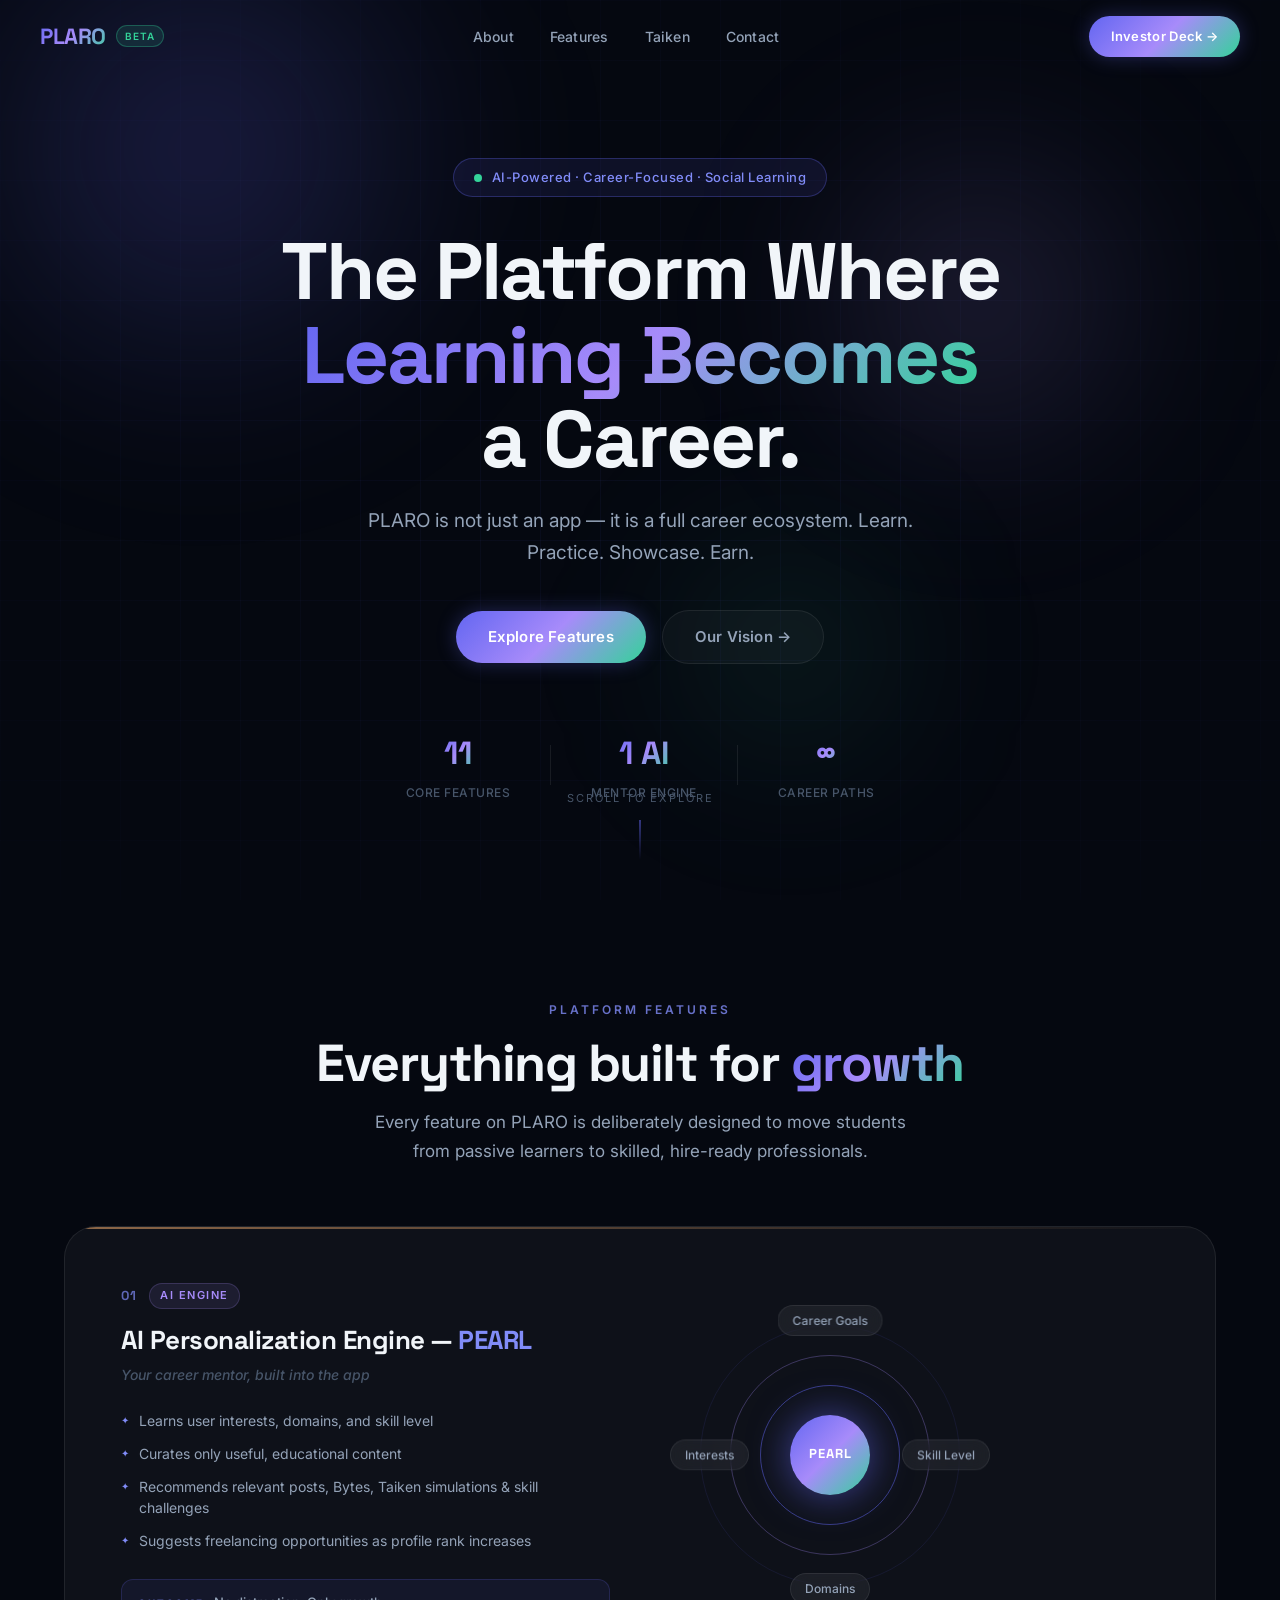
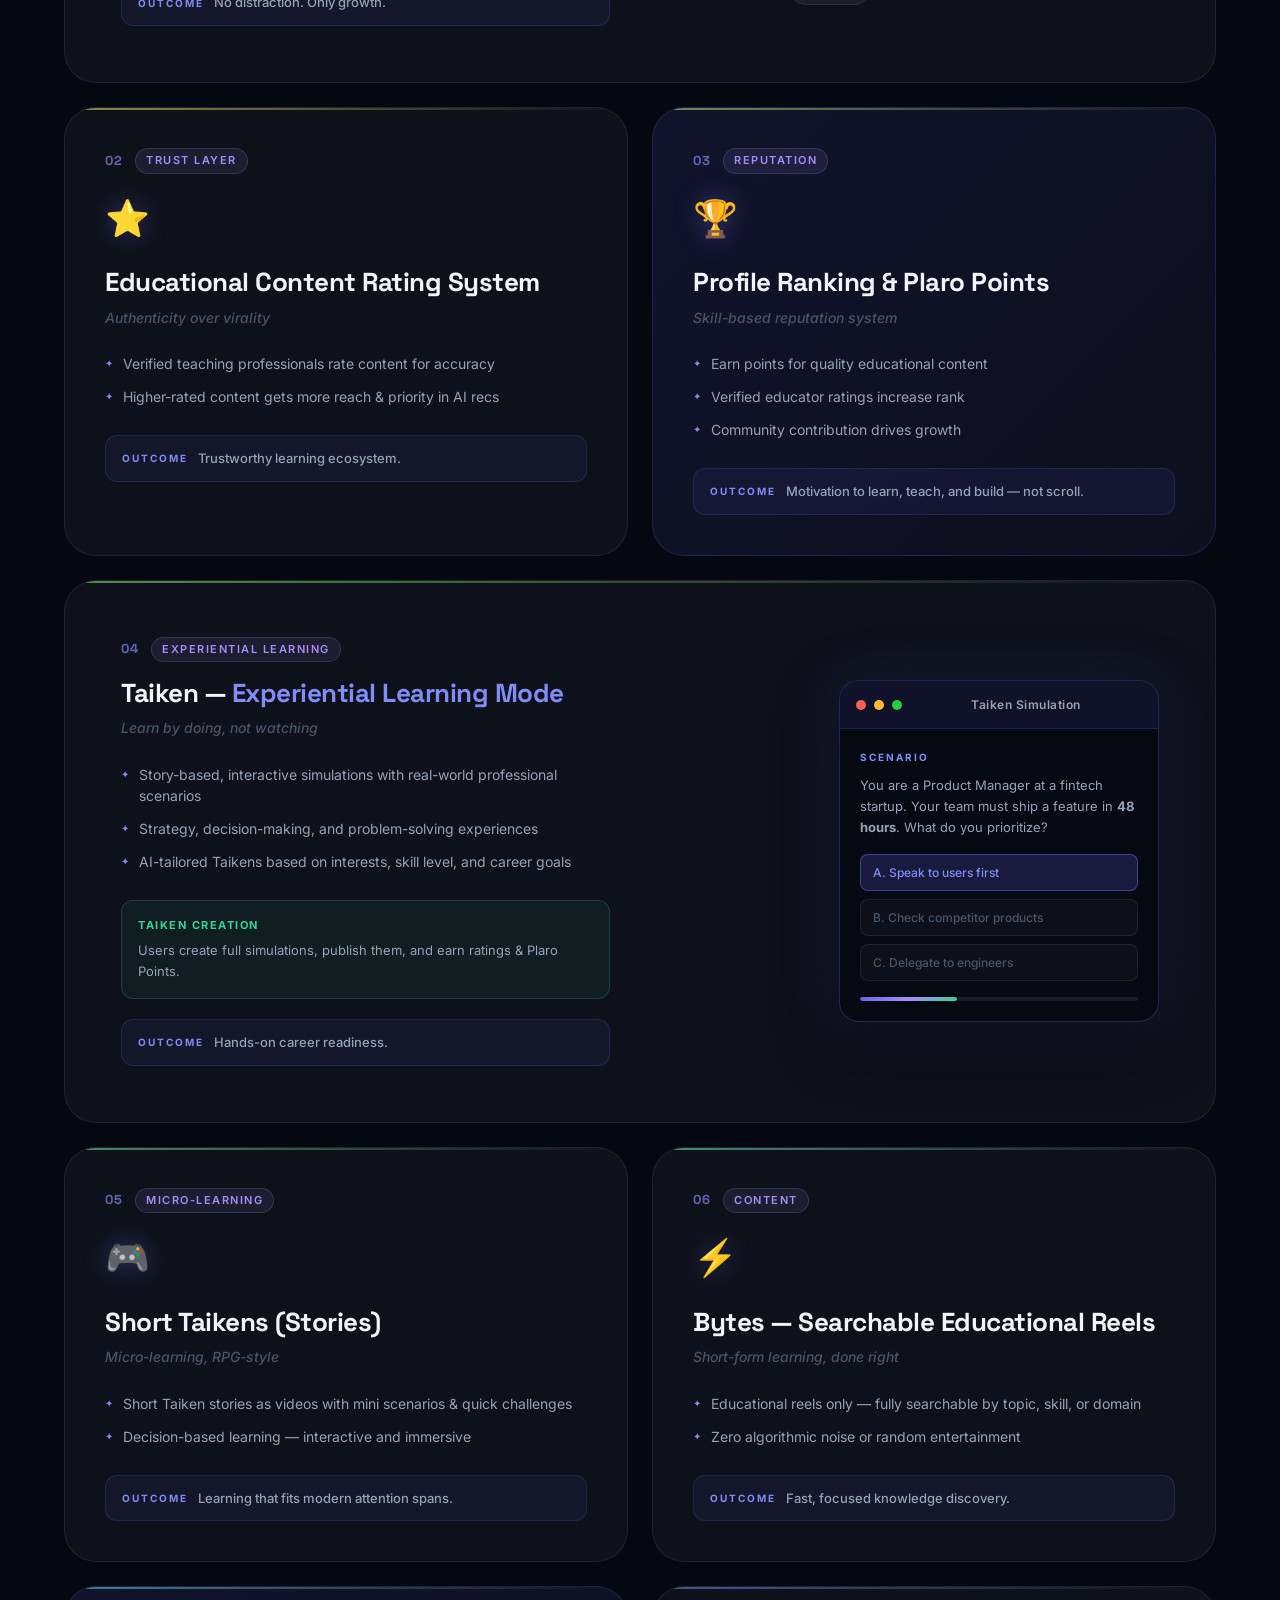
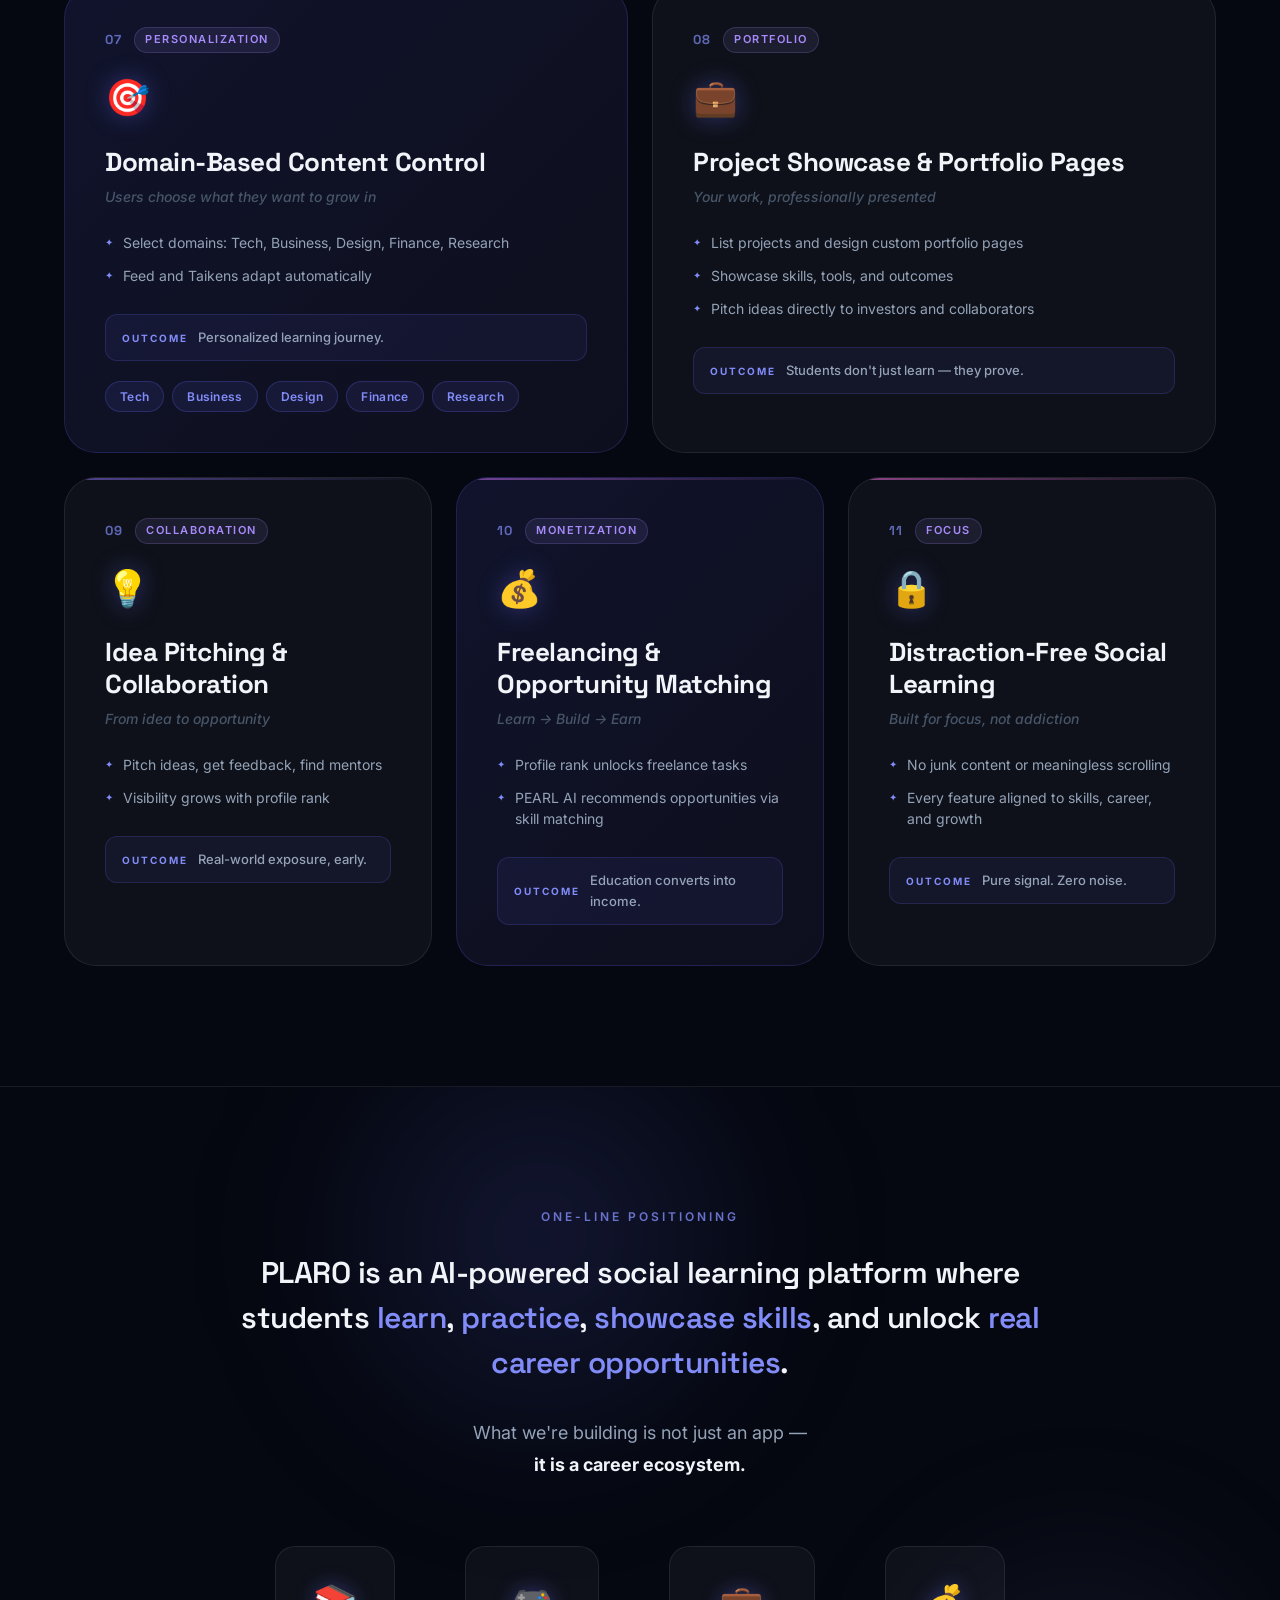
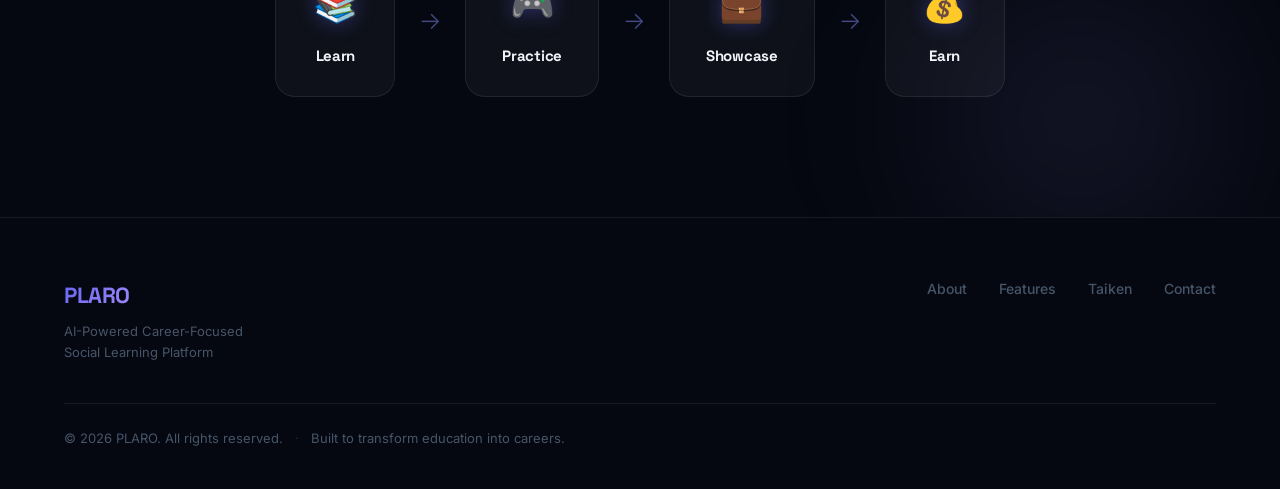
==== index.html @ 7c721185 "plaroweb" ====
<!DOCTYPE html>
<html lang="en">

<head>
  <meta charset="UTF-8" />
  <meta name="viewport" content="width=device-width, initial-scale=1.0" />
  <title>PLARO — AI-Powered Career-Focused Social Learning Platform</title>
  <meta name="description"
    content="PLARO is an AI-powered social learning platform where students learn, practice, showcase skills, and unlock real career opportunities." />
  <link rel="preconnect" href="https://fonts.googleapis.com" />
  <link rel="preconnect" href="https://fonts.gstatic.com" crossorigin />
  <link
    href="https://fonts.googleapis.com/css2?family=Inter:wght@300;400;500;600;700;800;900&family=Space+Grotesk:wght@400;500;600;700&display=swap"
    rel="stylesheet" />
  <link rel="stylesheet" href="styles.css" />
</head>

<body>

  <!-- NAV -->
  <nav id="navbar" class="navbar">
    <div class="nav-inner">
      <a href="index.html" class="nav-logo" style="text-decoration: none;">
        <span class="logo-text">PLARO</span>
        <span class="logo-badge">Beta</span>
      </a>
      <ul class="nav-links">
        <li><a href="about.html">About</a></li>
        <li><a href="index.html#features">Features</a></li>
        <li><a href="index.html#taiken">Taiken</a></li>
        <li><a href="contact.html">Contact</a></li>
      </ul>
      <div class="nav-right">
        <a href="index.html#positioning" class="nav-cta">Investor Deck →</a>
        <button class="mobile-toggle" aria-label="Toggle menu">
          <span class="bar"></span>
          <span class="bar"></span>
          <span class="bar"></span>
        </button>
      </div>
    </div>
  </nav>

  <!-- HERO -->
  <section class="hero" id="top">
    <div class="hero-bg">
      <div class="orb orb-1"></div>
      <div class="orb orb-2"></div>
      <div class="orb orb-3"></div>
      <div class="grid-overlay"></div>
    </div>
    <div class="hero-content">
      <div class="hero-badge">
        <span class="pulse-dot"></span>
        AI-Powered · Career-Focused · Social Learning
      </div>
      <h1 class="hero-title">
        The Platform Where<br />
        <span class="gradient-text">Learning Becomes</span><br />
        a Career.
      </h1>
      <p class="hero-subtitle">
        PLARO is not just an app — it is a full career ecosystem.
        Learn. Practice. Showcase. Earn.
      </p>
      <div class="hero-actions">
        <a href="#features" class="btn btn-primary">Explore Features</a>
        <a href="#positioning" class="btn btn-ghost">Our Vision →</a>
      </div>
      <div class="hero-stats">
        <div class="stat">
          <span class="stat-num">11</span>
          <span class="stat-label">Core Features</span>
        </div>
        <div class="stat-divider"></div>
        <div class="stat">
          <span class="stat-num">1 AI</span>
          <span class="stat-label">Mentor Engine</span>
        </div>
        <div class="stat-divider"></div>
        <div class="stat">
          <span class="stat-num">∞</span>
          <span class="stat-label">Career Paths</span>
        </div>
      </div>
    </div>
    <div class="hero-scroll-hint">
      <span>scroll to explore</span>
      <div class="scroll-line"></div>
    </div>
  </section>

  <!-- FEATURES INTRO -->
  <section class="section-intro" id="features">
    <div class="container">
      <p class="section-eyebrow">Platform Features</p>
      <h2 class="section-title">Everything built for <span class="gradient-text">growth</span></h2>
      <p class="section-desc">Every feature on PLARO is deliberately designed to move students from passive learners to
        skilled, hire-ready professionals.</p>
    </div>
  </section>

  <!-- FEATURES GRID -->
  <section class="features-section">
    <div class="container">

      <!-- Feature 1 — PEARL -->
      <div class="feature-card feature-hero-card" id="pearl" data-index="01">
        <div class="feature-card-inner">
          <div class="feature-meta">
            <span class="feature-num">01</span>
            <span class="feature-tag">AI Engine</span>
          </div>
          <h3 class="feature-title">AI Personalization Engine — <span class="highlight">PEARL</span></h3>
          <p class="feature-tagline">Your career mentor, built into the app</p>
          <ul class="feature-list">
            <li><span class="check">✦</span> Learns user interests, domains, and skill level</li>
            <li><span class="check">✦</span> Curates only useful, educational content</li>
            <li><span class="check">✦</span> Recommends relevant posts, Bytes, Taiken simulations & skill challenges
            </li>
            <li><span class="check">✦</span> Suggests freelancing opportunities as profile rank increases</li>
          </ul>
          <div class="feature-outcome">
            <span class="outcome-label">Outcome</span>
            <span class="outcome-text">No distraction. Only growth.</span>
          </div>
        </div>
        <div class="feature-visual pearl-visual">
          <div class="pearl-orb">
            <div class="pearl-ring ring-1"></div>
            <div class="pearl-ring ring-2"></div>
            <div class="pearl-ring ring-3"></div>
            <div class="pearl-core">
              <span>PEARL</span>
            </div>
          </div>
          <div class="pearl-tags">
            <div class="ptag ptag-1">Career Goals</div>
            <div class="ptag ptag-2">Skill Level</div>
            <div class="ptag ptag-3">Domains</div>
            <div class="ptag ptag-4">Interests</div>
          </div>
        </div>
      </div>

      <!-- Feature 2 & 3 — side by side -->
      <div class="feature-row-2">

        <div class="feature-card" data-index="02">
          <div class="feature-meta">
            <span class="feature-num">02</span>
            <span class="feature-tag">Trust Layer</span>
          </div>
          <div class="feature-icon-wrap">
            <div class="feature-icon">⭐</div>
          </div>
          <h3 class="feature-title">Educational Content Rating System</h3>
          <p class="feature-tagline">Authenticity over virality</p>
          <ul class="feature-list">
            <li><span class="check">✦</span> Verified teaching professionals rate content for accuracy</li>
            <li><span class="check">✦</span> Higher-rated content gets more reach & priority in AI recs</li>
          </ul>
          <div class="feature-outcome">
            <span class="outcome-label">Outcome</span>
            <span class="outcome-text">Trustworthy learning ecosystem.</span>
          </div>
        </div>

        <div class="feature-card feature-accent" data-index="03">
          <div class="feature-meta">
            <span class="feature-num">03</span>
            <span class="feature-tag">Reputation</span>
          </div>
          <div class="feature-icon-wrap">
            <div class="feature-icon">🏆</div>
          </div>
          <h3 class="feature-title">Profile Ranking & Plaro Points</h3>
          <p class="feature-tagline">Skill-based reputation system</p>
          <ul class="feature-list">
            <li><span class="check">✦</span> Earn points for quality educational content</li>
            <li><span class="check">✦</span> Verified educator ratings increase rank</li>
            <li><span class="check">✦</span> Community contribution drives growth</li>
          </ul>
          <div class="feature-outcome">
            <span class="outcome-label">Outcome</span>
            <span class="outcome-text">Motivation to learn, teach, and build — not scroll.</span>
          </div>
        </div>

      </div>

      <!-- Feature 4 — Taiken Hero -->
      <div class="feature-card feature-taiken-card" id="taiken" data-index="04">
        <div class="feature-card-inner">
          <div class="feature-meta">
            <span class="feature-num">04</span>
            <span class="feature-tag">Experiential Learning</span>
          </div>
          <h3 class="feature-title">Taiken — <span class="highlight">Experiential Learning Mode</span></h3>
          <p class="feature-tagline">Learn by doing, not watching</p>
          <ul class="feature-list">
            <li><span class="check">✦</span> Story-based, interactive simulations with real-world professional scenarios
            </li>
            <li><span class="check">✦</span> Strategy, decision-making, and problem-solving experiences</li>
            <li><span class="check">✦</span> AI-tailored Taikens based on interests, skill level, and career goals</li>
          </ul>
          <div class="taiken-creation-block">
            <div class="tcb-label">Taiken Creation</div>
            <p>Users create full simulations, publish them, and earn ratings & Plaro Points.</p>
          </div>
          <div class="feature-outcome">
            <span class="outcome-label">Outcome</span>
            <span class="outcome-text">Hands-on career readiness.</span>
          </div>
        </div>
        <div class="feature-visual taiken-visual">
          <div class="taiken-scenario">
            <div class="ts-header">
              <span class="ts-dot ts-dot-red"></span>
              <span class="ts-dot ts-dot-yellow"></span>
              <span class="ts-dot ts-dot-green"></span>
              <span class="ts-title">Taiken Simulation</span>
            </div>
            <div class="ts-body">
              <div class="ts-scenario-label">Scenario</div>
              <p class="ts-scenario-text">You are a Product Manager at a fintech startup. Your team must ship a feature
                in <strong>48 hours</strong>. What do you prioritize?</p>
              <div class="ts-choices">
                <div class="ts-choice ts-choice-active">A. Speak to users first</div>
                <div class="ts-choice">B. Check competitor products</div>
                <div class="ts-choice">C. Delegate to engineers</div>
              </div>
              <div class="ts-progress-bar">
                <div class="ts-progress-fill"></div>
              </div>
            </div>
          </div>
        </div>
      </div>

      <!-- Feature 5 & 6 -->
      <div class="feature-row-2">

        <div class="feature-card" data-index="05">
          <div class="feature-meta">
            <span class="feature-num">05</span>
            <span class="feature-tag">Micro-Learning</span>
          </div>
          <div class="feature-icon-wrap">
            <div class="feature-icon">🎮</div>
          </div>
          <h3 class="feature-title">Short Taikens (Stories)</h3>
          <p class="feature-tagline">Micro-learning, RPG-style</p>
          <ul class="feature-list">
            <li><span class="check">✦</span> Short Taiken stories as videos with mini scenarios & quick challenges</li>
            <li><span class="check">✦</span> Decision-based learning — interactive and immersive</li>
          </ul>
          <div class="feature-outcome">
            <span class="outcome-label">Outcome</span>
            <span class="outcome-text">Learning that fits modern attention spans.</span>
          </div>
        </div>

        <div class="feature-card" data-index="06">
          <div class="feature-meta">
            <span class="feature-num">06</span>
            <span class="feature-tag">Content</span>
          </div>
          <div class="feature-icon-wrap">
            <div class="feature-icon">⚡</div>
          </div>
          <h3 class="feature-title">Bytes — Searchable Educational Reels</h3>
          <p class="feature-tagline">Short-form learning, done right</p>
          <ul class="feature-list">
            <li><span class="check">✦</span> Educational reels only — fully searchable by topic, skill, or domain</li>
            <li><span class="check">✦</span> Zero algorithmic noise or random entertainment</li>
          </ul>
          <div class="feature-outcome">
            <span class="outcome-label">Outcome</span>
            <span class="outcome-text">Fast, focused knowledge discovery.</span>
          </div>
        </div>

      </div>

      <!-- Feature 7 & 8 -->
      <div class="feature-row-2">

        <div class="feature-card feature-accent" data-index="07">
          <div class="feature-meta">
            <span class="feature-num">07</span>
            <span class="feature-tag">Personalization</span>
          </div>
          <div class="feature-icon-wrap">
            <div class="feature-icon">🎯</div>
          </div>
          <h3 class="feature-title">Domain-Based Content Control</h3>
          <p class="feature-tagline">Users choose what they want to grow in</p>
          <ul class="feature-list">
            <li><span class="check">✦</span> Select domains: Tech, Business, Design, Finance, Research</li>
            <li><span class="check">✦</span> Feed and Taikens adapt automatically</li>
          </ul>
          <div class="feature-outcome">
            <span class="outcome-label">Outcome</span>
            <span class="outcome-text">Personalized learning journey.</span>
          </div>
          <div class="domain-chips">
            <div class="chip">Tech</div>
            <div class="chip">Business</div>
            <div class="chip">Design</div>
            <div class="chip">Finance</div>
            <div class="chip">Research</div>
          </div>
        </div>

        <div class="feature-card" data-index="08">
          <div class="feature-meta">
            <span class="feature-num">08</span>
            <span class="feature-tag">Portfolio</span>
          </div>
          <div class="feature-icon-wrap">
            <div class="feature-icon">💼</div>
          </div>
          <h3 class="feature-title">Project Showcase & Portfolio Pages</h3>
          <p class="feature-tagline">Your work, professionally presented</p>
          <ul class="feature-list">
            <li><span class="check">✦</span> List projects and design custom portfolio pages</li>
            <li><span class="check">✦</span> Showcase skills, tools, and outcomes</li>
            <li><span class="check">✦</span> Pitch ideas directly to investors and collaborators</li>
          </ul>
          <div class="feature-outcome">
            <span class="outcome-label">Outcome</span>
            <span class="outcome-text">Students don't just learn — they prove.</span>
          </div>
        </div>

      </div>

      <!-- Feature 9, 10, 11 — Triple Row -->
      <div class="feature-row-3">

        <div class="feature-card" data-index="09">
          <div class="feature-meta">
            <span class="feature-num">09</span>
            <span class="feature-tag">Collaboration</span>
          </div>
          <div class="feature-icon-wrap">
            <div class="feature-icon">💡</div>
          </div>
          <h3 class="feature-title">Idea Pitching & Collaboration</h3>
          <p class="feature-tagline">From idea to opportunity</p>
          <ul class="feature-list">
            <li><span class="check">✦</span> Pitch ideas, get feedback, find mentors</li>
            <li><span class="check">✦</span> Visibility grows with profile rank</li>
          </ul>
          <div class="feature-outcome">
            <span class="outcome-label">Outcome</span>
            <span class="outcome-text">Real-world exposure, early.</span>
          </div>
        </div>

        <div class="feature-card feature-accent feature-earn-card" data-index="10">
          <div class="feature-meta">
            <span class="feature-num">10</span>
            <span class="feature-tag">Monetization</span>
          </div>
          <div class="feature-icon-wrap">
            <div class="feature-icon">💰</div>
          </div>
          <h3 class="feature-title">Freelancing & Opportunity Matching</h3>
          <p class="feature-tagline">Learn → Build → Earn</p>
          <ul class="feature-list">
            <li><span class="check">✦</span> Profile rank unlocks freelance tasks</li>
            <li><span class="check">✦</span> PEARL AI recommends opportunities via skill matching</li>
          </ul>
          <div class="feature-outcome">
            <span class="outcome-label">Outcome</span>
            <span class="outcome-text">Education converts into income.</span>
          </div>
        </div>

        <div class="feature-card" data-index="11">
          <div class="feature-meta">
            <span class="feature-num">11</span>
            <span class="feature-tag">Focus</span>
          </div>
          <div class="feature-icon-wrap">
            <div class="feature-icon">🔒</div>
          </div>
          <h3 class="feature-title">Distraction-Free Social Learning</h3>
          <p class="feature-tagline">Built for focus, not addiction</p>
          <ul class="feature-list">
            <li><span class="check">✦</span> No junk content or meaningless scrolling</li>
            <li><span class="check">✦</span> Every feature aligned to skills, career, and growth</li>
          </ul>
          <div class="feature-outcome">
            <span class="outcome-label">Outcome</span>
            <span class="outcome-text">Pure signal. Zero noise.</span>
          </div>
        </div>

      </div>

    </div>
  </section>

  <!-- POSITIONING / VISION -->
  <section class="positioning-section" id="positioning">
    <div class="pos-bg">
      <div class="orb orb-pos-1"></div>
      <div class="orb orb-pos-2"></div>
    </div>
    <div class="container">
      <p class="section-eyebrow">One-Line Positioning</p>
      <blockquote class="position-quote">
        PLARO is an AI-powered social learning platform where students <span class="highlight">learn</span>, <span
          class="highlight">practice</span>, <span class="highlight">showcase skills</span>, and unlock <span
          class="highlight">real career opportunities</span>.
      </blockquote>
      <p class="position-statement">
        What we're building is not just an app —<br />
        <strong>it is a career ecosystem.</strong>
      </p>

      <div class="journey-flow">
        <div class="jf-step">
          <div class="jf-icon">📚</div>
          <div class="jf-label">Learn</div>
        </div>
        <div class="jf-arrow">→</div>
        <div class="jf-step">
          <div class="jf-icon">🎮</div>
          <div class="jf-label">Practice</div>
        </div>
        <div class="jf-arrow">→</div>
        <div class="jf-step">
          <div class="jf-icon">💼</div>
          <div class="jf-label">Showcase</div>
        </div>
        <div class="jf-arrow">→</div>
        <div class="jf-step">
          <div class="jf-icon">💰</div>
          <div class="jf-label">Earn</div>
        </div>
      </div>
    </div>
  </section>

  <!-- FOOTER -->
  <footer class="footer">
    <div class="container">
      <div class="footer-top">
        <div class="footer-brand">
          <span class="logo-text">PLARO</span>
          <p>AI-Powered Career-Focused<br />Social Learning Platform</p>
        </div>
        <div class="footer-links">
          <a href="about.html">About</a>
          <a href="index.html#features">Features</a>
          <a href="index.html#taiken">Taiken</a>
          <a href="contact.html">Contact</a>
        </div>
      </div>
      <div class="footer-bottom">
        <span>© 2026 PLARO. All rights reserved.</span>
        <span class="footer-dot">·</span>
        <span>Built to transform education into careers.</span>
      </div>
    </div>
  </footer>

  <script src="main.js"></script>
</body>

</html>
---- styles.css ----
/* =============================================
   PLARO — Premium Investor Features Page
   Dark Glassmorphism + Dynamic Design
   ============================================= */

:root {
  --bg-dark: #050810;
  --bg-card: rgba(255, 255, 255, 0.04);
  --bg-card-hover: rgba(255, 255, 255, 0.07);
  --border: rgba(255, 255, 255, 0.08);
  --border-glow: rgba(99, 102, 241, 0.4);

  --primary: #6366f1;
  --primary-light: #818cf8;
  --primary-dark: #4f46e5;
  --accent: #a78bfa;
  --accent-2: #34d399;
  --accent-3: #fb923c;
  --gold: #f59e0b;

  --text-primary: #f1f5f9;
  --text-secondary: #94a3b8;
  --text-muted: #475569;

  --gradient-main: linear-gradient(135deg, #6366f1, #a78bfa, #34d399);
  --gradient-card: linear-gradient(135deg, rgba(99, 102, 241, 0.15), rgba(167, 139, 250, 0.05));

  --radius: 20px;
  --radius-sm: 12px;
  --radius-lg: 32px;

  --shadow-card: 0 4px 40px rgba(0, 0, 0, 0.5);
  --shadow-glow: 0 0 60px rgba(99, 102, 241, 0.2);
  --shadow-glow-sm: 0 0 20px rgba(99, 102, 241, 0.3);
  --transition: all 0.3s cubic-bezier(0.4, 0, 0.2, 1);
}

*,
*::before,
*::after {
  box-sizing: border-box;
  margin: 0;
  padding: 0;
}

html {
  scroll-behavior: smooth;
}

body {
  font-family: 'Inter', sans-serif;
  background-color: var(--bg-dark);
  color: var(--text-primary);
  line-height: 1.6;
  overflow-x: hidden;
  -webkit-font-smoothing: antialiased;
}

/* =================== UTILITIES =================== */

.container {
  max-width: 1200px;
  margin: 0 auto;
  padding: 0 24px;
}

.gradient-text {
  background: var(--gradient-main);
  -webkit-background-clip: text;
  -webkit-text-fill-color: transparent;
  background-clip: text;
}

.highlight {
  color: var(--primary-light);
}

/* =================== NAVBAR =================== */

.navbar {
  position: fixed;
  top: 0;
  left: 0;
  right: 0;
  z-index: 1000;
  padding: 16px 40px;
  transition: var(--transition);
}

.navbar.scrolled {
  background: rgba(5, 8, 16, 0.85);
  backdrop-filter: blur(20px);
  -webkit-backdrop-filter: blur(20px);
  border-bottom: 1px solid var(--border);
  padding: 12px 40px;
}

.nav-inner {
  max-width: 1200px;
  margin: 0 auto;
  display: flex;
  align-items: center;
  justify-content: space-between;
}

.nav-logo {
  display: flex;
  align-items: center;
  gap: 10px;
}

.logo-text {
  font-family: 'Space Grotesk', sans-serif;
  font-size: 22px;
  font-weight: 800;
  letter-spacing: -0.5px;
  background: var(--gradient-main);
  -webkit-background-clip: text;
  -webkit-text-fill-color: transparent;
  background-clip: text;
}

.logo-badge {
  font-size: 10px;
  font-weight: 600;
  letter-spacing: 1px;
  color: var(--accent-2);
  background: rgba(52, 211, 153, 0.12);
  border: 1px solid rgba(52, 211, 153, 0.3);
  padding: 2px 8px;
  border-radius: 20px;
  text-transform: uppercase;
}

.nav-links {
  display: flex;
  align-items: center;
  gap: 36px;
  list-style: none;
}

.nav-links a {
  color: var(--text-secondary);
  text-decoration: none;
  font-size: 14px;
  font-weight: 500;
  transition: var(--transition);
  letter-spacing: 0.2px;
}

.nav-links a:hover {
  color: var(--text-primary);
}

.nav-cta {
  background: var(--gradient-main);
  color: #fff !important;
  padding: 10px 22px;
  border-radius: 40px;
  font-size: 13px;
  font-weight: 600;
  text-decoration: none;
  letter-spacing: 0.3px;
  transition: var(--transition);
  box-shadow: var(--shadow-glow-sm);
}

.nav-cta:hover {
  transform: translateY(-1px);
  box-shadow: 0 0 40px rgba(99, 102, 241, 0.5);
}

.nav-right {
  display: flex;
  align-items: center;
  gap: 16px;
}

.mobile-toggle {
  display: none;
  flex-direction: column;
  justify-content: center;
  gap: 5px;
  background: transparent;
  border: none;
  cursor: pointer;
  z-index: 1000;
  width: 28px;
  height: 28px;
  padding: 0;
}

.mobile-toggle .bar {
  width: 100%;
  height: 2px;
  background: var(--text-primary);
  border-radius: 2px;
  transition: transform 0.3s ease, opacity 0.3s ease;
}

/* =================== ORBS =================== */

.orb {
  position: absolute;
  border-radius: 50%;
  filter: blur(80px);
  pointer-events: none;
}

.orb-1 {
  width: 600px;
  height: 600px;
  background: radial-gradient(circle, rgba(99, 102, 241, 0.25), transparent 70%);
  top: -150px;
  left: -100px;
  animation: orbFloat1 12s ease-in-out infinite;
}

.orb-2 {
  width: 400px;
  height: 400px;
  background: radial-gradient(circle, rgba(167, 139, 250, 0.2), transparent 70%);
  top: 100px;
  right: 100px;
  animation: orbFloat2 15s ease-in-out infinite;
}

.orb-3 {
  width: 300px;
  height: 300px;
  background: radial-gradient(circle, rgba(52, 211, 153, 0.15), transparent 70%);
  bottom: 100px;
  left: 50%;
  animation: orbFloat3 10s ease-in-out infinite;
}

@keyframes orbFloat1 {

  0%,
  100% {
    transform: translate(0, 0) scale(1);
  }

  50% {
    transform: translate(30px, 40px) scale(1.05);
  }
}

@keyframes orbFloat2 {

  0%,
  100% {
    transform: translate(0, 0);
  }

  50% {
    transform: translate(-40px, 30px);
  }
}

@keyframes orbFloat3 {

  0%,
  100% {
    transform: translateX(-50%) translateY(0);
  }

  50% {
    transform: translateX(-50%) translateY(-30px);
  }
}

/* =================== HERO =================== */

.hero {
  position: relative;
  min-height: 100vh;
  display: flex;
  align-items: center;
  justify-content: center;
  overflow: hidden;
  padding: 140px 24px 80px;
}

.hero-bg {
  position: absolute;
  inset: 0;
  z-index: 0;
}

.grid-overlay {
  position: absolute;
  inset: 0;
  background-image:
    linear-gradient(rgba(99, 102, 241, 0.06) 1px, transparent 1px),
    linear-gradient(90deg, rgba(99, 102, 241, 0.06) 1px, transparent 1px);
  background-size: 60px 60px;
  mask-image: radial-gradient(ellipse 80% 80% at 50% 50%, black, transparent);
}

.hero-content {
  position: relative;
  z-index: 1;
  text-align: center;
  max-width: 800px;
}

.hero-badge {
  display: inline-flex;
  align-items: center;
  gap: 10px;
  background: rgba(99, 102, 241, 0.1);
  border: 1px solid rgba(99, 102, 241, 0.3);
  border-radius: 40px;
  padding: 8px 20px;
  font-size: 13px;
  font-weight: 500;
  color: var(--primary-light);
  letter-spacing: 0.5px;
  margin-bottom: 32px;
  animation: fadeInDown 0.8s ease both;
}

.pulse-dot {
  width: 8px;
  height: 8px;
  background: var(--accent-2);
  border-radius: 50%;
  box-shadow: 0 0 0 0 rgba(52, 211, 153, 0.4);
  animation: pulseDot 2s ease-in-out infinite;
}

@keyframes pulseDot {
  0% {
    box-shadow: 0 0 0 0 rgba(52, 211, 153, 0.4);
  }

  70% {
    box-shadow: 0 0 0 8px rgba(52, 211, 153, 0);
  }

  100% {
    box-shadow: 0 0 0 0 rgba(52, 211, 153, 0);
  }
}

.hero-title {
  font-family: 'Space Grotesk', sans-serif;
  font-size: clamp(42px, 7vw, 80px);
  font-weight: 800;
  line-height: 1.05;
  letter-spacing: -2px;
  margin-bottom: 24px;
  animation: fadeInUp 0.8s ease 0.1s both;
}

.hero-subtitle {
  font-size: clamp(16px, 2vw, 19px);
  color: var(--text-secondary);
  line-height: 1.7;
  max-width: 560px;
  margin: 0 auto 40px;
  animation: fadeInUp 0.8s ease 0.2s both;
}

.hero-actions {
  display: flex;
  align-items: center;
  justify-content: center;
  gap: 16px;
  margin-bottom: 64px;
  animation: fadeInUp 0.8s ease 0.3s both;
}

.btn {
  padding: 14px 32px;
  border-radius: 50px;
  font-size: 15px;
  font-weight: 600;
  text-decoration: none;
  transition: var(--transition);
  letter-spacing: 0.2px;
}

.btn-primary {
  background: var(--gradient-main);
  color: #fff;
  box-shadow: var(--shadow-glow-sm);
}

.btn-primary:hover {
  transform: translateY(-2px);
  box-shadow: 0 0 50px rgba(99, 102, 241, 0.6);
}

.btn-ghost {
  color: var(--text-secondary);
  border: 1px solid var(--border);
  background: rgba(255, 255, 255, 0.03);
  backdrop-filter: blur(10px);
}

.btn-ghost:hover {
  color: var(--text-primary);
  border-color: rgba(255, 255, 255, 0.15);
  background: rgba(255, 255, 255, 0.07);
  transform: translateY(-2px);
}

.hero-stats {
  display: flex;
  align-items: center;
  justify-content: center;
  gap: 40px;
  animation: fadeInUp 0.8s ease 0.4s both;
}

.stat {
  display: flex;
  flex-direction: column;
  align-items: center;
  gap: 4px;
}

.stat-num {
  font-family: 'Space Grotesk', sans-serif;
  font-size: 32px;
  font-weight: 700;
  background: var(--gradient-main);
  -webkit-background-clip: text;
  -webkit-text-fill-color: transparent;
  background-clip: text;
}

.stat-label {
  font-size: 12px;
  font-weight: 500;
  color: var(--text-muted);
  letter-spacing: 0.5px;
  text-transform: uppercase;
}

.stat-divider {
  width: 1px;
  height: 40px;
  background: var(--border);
}

.hero-scroll-hint {
  position: absolute;
  bottom: 40px;
  left: 50%;
  transform: translateX(-50%);
  display: flex;
  flex-direction: column;
  align-items: center;
  gap: 12px;
  color: var(--text-muted);
  font-size: 11px;
  letter-spacing: 2px;
  text-transform: uppercase;
  animation: fadeIn 1.5s ease 1s both;
}

.scroll-line {
  width: 1px;
  height: 40px;
  background: linear-gradient(to bottom, var(--primary), transparent);
  animation: scrollPulse 2s ease-in-out infinite;
}

@keyframes scrollPulse {

  0%,
  100% {
    opacity: 0.4;
    transform: scaleY(1);
  }

  50% {
    opacity: 1;
    transform: scaleY(1.1);
  }
}

/* =================== SECTION INTRO =================== */

.section-intro {
  padding: 100px 0 60px;
  text-align: center;
}

.section-eyebrow {
  font-size: 12px;
  font-weight: 600;
  letter-spacing: 3px;
  text-transform: uppercase;
  color: var(--primary-light);
  margin-bottom: 16px;
  opacity: 0.8;
}

.section-title {
  font-family: 'Space Grotesk', sans-serif;
  font-size: clamp(32px, 5vw, 52px);
  font-weight: 800;
  letter-spacing: -1.5px;
  line-height: 1.1;
  margin-bottom: 16px;
}

.section-desc {
  color: var(--text-secondary);
  font-size: 17px;
  max-width: 560px;
  margin: 0 auto;
  line-height: 1.7;
}

/* =================== FEATURES SECTION =================== */

.features-section {
  padding: 0 0 120px;
}

/* FEATURE CARD BASE */
.feature-card {
  background: var(--bg-card);
  border: 1px solid var(--border);
  border-radius: var(--radius-lg);
  padding: 40px;
  transition: var(--transition);
  position: relative;
  overflow: hidden;
  opacity: 0;
  transform: translateY(30px);
}

.feature-card.visible {
  opacity: 1;
  transform: translateY(0);
}

.feature-card::before {
  content: '';
  position: absolute;
  inset: 0;
  border-radius: inherit;
  background: var(--gradient-card);
  opacity: 0;
  transition: var(--transition);
}

.feature-card:hover {
  border-color: var(--border-glow);
  box-shadow: var(--shadow-glow);
  background: var(--bg-card-hover);
  transform: translateY(-4px);
}

.feature-card:hover::before {
  opacity: 1;
}

.feature-card * {
  position: relative;
  z-index: 1;
}

.feature-accent {
  background: linear-gradient(135deg, rgba(99, 102, 241, 0.12), rgba(167, 139, 250, 0.06));
  border-color: rgba(99, 102, 241, 0.2);
}

/* HERO FEATURE CARD (PEARL) */
.feature-hero-card {
  display: grid;
  grid-template-columns: 1fr 1fr;
  gap: 60px;
  align-items: center;
  margin-bottom: 24px;
  padding: 56px 56px;
}

.feature-card-inner {
  display: flex;
  flex-direction: column;
}

/* TAIKEN HERO CARD */
.feature-taiken-card {
  display: grid;
  grid-template-columns: 1fr 1fr;
  gap: 60px;
  align-items: center;
  margin-bottom: 24px;
  margin-top: 24px;
  padding: 56px 56px;
}

/* 2-COL ROW */
.feature-row-2 {
  display: grid;
  grid-template-columns: 1fr 1fr;
  gap: 24px;
  margin-bottom: 24px;
}

/* 3-COL ROW */
.feature-row-3 {
  display: grid;
  grid-template-columns: repeat(3, 1fr);
  gap: 24px;
}

/* 4-COL ROW */
.feature-row-4 {
  display: grid;
  grid-template-columns: repeat(4, 1fr);
  gap: 24px;
}

/* CONTACT GRID */
.contact-grid {
  display: grid;
  grid-template-columns: 1fr 1fr;
  gap: 40px;
  align-items: stretch;
}

.contact-card {
  background: var(--bg-card);
  border: 1px solid var(--border);
  border-radius: var(--radius-lg);
  padding: 48px;
  position: relative;
  overflow: hidden;
  display: flex;
  flex-direction: column;
}

.contact-card::before {
  content: '';
  position: absolute;
  inset: 0;
  border-radius: inherit;
  background: var(--gradient-card);
  opacity: 0.5;
  transition: var(--transition);
  z-index: 0;
}

.contact-card * {
  position: relative;
  z-index: 1;
}

.contact-card-info {
  background: linear-gradient(135deg, rgba(99, 102, 241, 0.08), rgba(167, 139, 250, 0.04));
  border-color: rgba(99, 102, 241, 0.2);
}

.form-group {
  margin-bottom: 24px;
}

.form-label {
  display: block;
  font-size: 14px;
  font-weight: 500;
  color: var(--text-secondary);
  margin-bottom: 8px;
}

.form-input,
.form-textarea {
  width: 100%;
  background: rgba(0, 0, 0, 0.2);
  border: 1px solid var(--border);
  border-radius: var(--radius-sm);
  padding: 14px 16px;
  color: var(--text-primary);
  font-family: inherit;
  font-size: 15px;
  transition: var(--transition);
}

.form-textarea {
  min-height: 140px;
  resize: vertical;
}

.form-input:focus,
.form-textarea:focus {
  outline: none;
  border-color: var(--primary);
  box-shadow: 0 0 0 3px rgba(99, 102, 241, 0.1);
  background: rgba(0, 0, 0, 0.4);
}

.form-input::placeholder,
.form-textarea::placeholder {
  color: var(--text-muted);
}

.btn-block {
  display: block;
  width: 100%;
  text-align: center;
  cursor: pointer;
  border: none;
}

.contact-info-list {
  list-style: none;
  margin-bottom: 40px;
  flex-grow: 1;
}

.contact-info-item {
  display: flex;
  align-items: flex-start;
  gap: 16px;
  margin-bottom: 32px;
}

.contact-info-icon {
  font-size: 24px;
  color: var(--primary-light);
  line-height: 1;
  margin-top: 2px;
}

.contact-info-text h4 {
  font-size: 16px;
  font-weight: 600;
  color: var(--text-primary);
  margin-bottom: 6px;
}

.contact-info-text p {
  font-size: 15px;
  color: var(--text-secondary);
  line-height: 1.6;
}

.social-links {
  display: flex;
  align-items: center;
  gap: 16px;
  padding-top: 32px;
  border-top: 1px solid var(--border);
}

.social-links span {
  font-size: 14px;
  font-weight: 600;
  color: var(--text-primary);
  margin-right: 8px;
}

.social-icon {
  width: 40px;
  height: 40px;
  border-radius: 50%;
  background: rgba(255, 255, 255, 0.05);
  border: 1px solid var(--border);
  display: flex;
  align-items: center;
  justify-content: center;
  color: var(--text-primary);
  text-decoration: none;
  transition: var(--transition);
  font-size: 18px;
}

.social-icon:hover {
  background: var(--primary);
  border-color: var(--primary);
  transform: translateY(-3px);
  box-shadow: 0 5px 15px rgba(99, 102, 241, 0.4);
}

/* META */
.feature-meta {
  display: flex;
  align-items: center;
  gap: 12px;
  margin-bottom: 16px;
}

.feature-num {
  font-family: 'Space Grotesk', sans-serif;
  font-size: 13px;
  font-weight: 700;
  color: var(--primary-light);
  letter-spacing: 1px;
  opacity: 0.7;
}

.feature-tag {
  font-size: 11px;
  font-weight: 600;
  letter-spacing: 1.5px;
  text-transform: uppercase;
  color: var(--accent);
  background: rgba(167, 139, 250, 0.1);
  border: 1px solid rgba(167, 139, 250, 0.2);
  padding: 3px 10px;
  border-radius: 20px;
}

.feature-title {
  font-family: 'Space Grotesk', sans-serif;
  font-size: clamp(20px, 2.5vw, 26px);
  font-weight: 700;
  line-height: 1.2;
  letter-spacing: -0.5px;
  margin-bottom: 8px;
  color: var(--text-primary);
}

.feature-tagline {
  font-size: 14px;
  color: var(--text-muted);
  font-weight: 500;
  margin-bottom: 24px;
  font-style: italic;
}

.feature-icon-wrap {
  margin-bottom: 20px;
}

.feature-icon {
  font-size: 36px;
  display: inline-block;
  filter: drop-shadow(0 0 12px rgba(99, 102, 241, 0.4));
  animation: iconFloat 4s ease-in-out infinite;
}

@keyframes iconFloat {

  0%,
  100% {
    transform: translateY(0);
  }

  50% {
    transform: translateY(-5px);
  }
}

/* LIST */
.feature-list {
  list-style: none;
  display: flex;
  flex-direction: column;
  gap: 12px;
  margin-bottom: 28px;
}

.feature-list li {
  display: flex;
  align-items: flex-start;
  gap: 10px;
  font-size: 14px;
  color: var(--text-secondary);
  line-height: 1.5;
}

.check {
  color: var(--primary-light);
  font-size: 10px;
  margin-top: 3px;
  flex-shrink: 0;
}

/* OUTCOME */
.feature-outcome {
  display: flex;
  align-items: center;
  gap: 10px;
  background: rgba(99, 102, 241, 0.08);
  border: 1px solid rgba(99, 102, 241, 0.2);
  border-radius: var(--radius-sm);
  padding: 12px 16px;
  margin-top: auto;
}

.outcome-label {
  font-size: 10px;
  font-weight: 700;
  letter-spacing: 2px;
  text-transform: uppercase;
  color: var(--primary-light);
  flex-shrink: 0;
}

.outcome-text {
  font-size: 13px;
  font-weight: 500;
  color: var(--text-secondary);
}

/* =================== PEARL VISUAL =================== */

.feature-visual {
  display: flex;
  align-items: center;
  justify-content: center;
}

.pearl-visual {
  position: relative;
  width: 320px;
  height: 320px;
}

.pearl-orb {
  position: absolute;
  top: 50%;
  left: 50%;
  transform: translate(-50%, -50%);
}

.pearl-ring {
  position: absolute;
  top: 50%;
  left: 50%;
  border-radius: 50%;
  border: 1px solid rgba(99, 102, 241, 0.3);
  transform: translate(-50%, -50%);
}

.ring-1 {
  width: 140px;
  height: 140px;
  border-color: rgba(99, 102, 241, 0.5);
  animation: ringPulse 3s ease-in-out infinite;
}

.ring-2 {
  width: 200px;
  height: 200px;
  border-color: rgba(167, 139, 250, 0.3);
  animation: ringPulse 3s ease-in-out 0.5s infinite;
}

.ring-3 {
  width: 260px;
  height: 260px;
  border-color: rgba(99, 102, 241, 0.1);
  animation: ringPulse 3s ease-in-out 1s infinite;
}

@keyframes ringPulse {

  0%,
  100% {
    transform: translate(-50%, -50%) scale(1);
    opacity: 0.6;
  }

  50% {
    transform: translate(-50%, -50%) scale(1.04);
    opacity: 1;
  }
}

.pearl-core {
  width: 80px;
  height: 80px;
  background: var(--gradient-main);
  border-radius: 50%;
  display: flex;
  align-items: center;
  justify-content: center;
  position: absolute;
  top: 50%;
  left: 50%;
  transform: translate(-50%, -50%);
  box-shadow: 0 0 40px rgba(99, 102, 241, 0.6);
  animation: coreGlow 3s ease-in-out infinite;
}

.pearl-core span {
  font-family: 'Space Grotesk', sans-serif;
  font-size: 13px;
  font-weight: 800;
  color: #fff;
  letter-spacing: 1px;
}

@keyframes coreGlow {

  0%,
  100% {
    box-shadow: 0 0 40px rgba(99, 102, 241, 0.6);
  }

  50% {
    box-shadow: 0 0 70px rgba(99, 102, 241, 0.9);
  }
}

.pearl-tags {
  position: absolute;
  inset: 0;
  pointer-events: none;
}

.ptag {
  position: absolute;
  background: rgba(255, 255, 255, 0.06);
  border: 1px solid var(--border);
  border-radius: 40px;
  padding: 5px 14px;
  font-size: 12px;
  font-weight: 500;
  color: var(--text-secondary);
  backdrop-filter: blur(10px);
  white-space: nowrap;
}

.ptag-1 {
  top: 10px;
  left: 50%;
  transform: translateX(-50%);
  animation: tagFloat 5s ease-in-out infinite;
}

.ptag-2 {
  right: 0;
  top: 50%;
  transform: translateY(-50%);
  animation: tagFloat 5s ease-in-out 1.2s infinite;
}

.ptag-3 {
  bottom: 10px;
  left: 50%;
  transform: translateX(-50%);
  animation: tagFloat 5s ease-in-out 0.6s infinite;
}

.ptag-4 {
  left: 0;
  top: 50%;
  transform: translateY(-50%);
  animation: tagFloat 5s ease-in-out 1.8s infinite;
}

@keyframes tagFloat {

  0%,
  100% {
    opacity: 0.6;
  }

  50% {
    opacity: 1;
    transform: translateX(-50%) translateY(-4px);
  }
}

.ptag-2,
.ptag-4 {
  animation: tagFloatSide 5s ease-in-out infinite;
}

@keyframes tagFloatSide {

  0%,
  100% {
    opacity: 0.6;
  }

  50% {
    opacity: 1;
    transform: translateY(calc(-50% - 4px));
  }
}

/* =================== TAIKEN VISUAL =================== */

.taiken-visual {
  display: flex;
  align-items: center;
  justify-content: flex-end;
}

.taiken-scenario {
  background: rgba(5, 8, 16, 0.8);
  border: 1px solid rgba(99, 102, 241, 0.3);
  border-radius: var(--radius);
  overflow: hidden;
  width: 320px;
  box-shadow: 0 20px 60px rgba(0, 0, 0, 0.5), var(--shadow-glow);
}

.ts-header {
  display: flex;
  align-items: center;
  gap: 8px;
  padding: 14px 16px;
  background: rgba(99, 102, 241, 0.1);
  border-bottom: 1px solid rgba(99, 102, 241, 0.2);
}

.ts-dot {
  width: 10px;
  height: 10px;
  border-radius: 50%;
}

.ts-dot-red {
  background: #ff5f57;
}

.ts-dot-yellow {
  background: #ffbd2e;
}

.ts-dot-green {
  background: #28ca42;
}

.ts-title {
  font-size: 12px;
  font-weight: 600;
  color: var(--text-secondary);
  margin-left: auto;
  margin-right: auto;
  letter-spacing: 0.5px;
}

.ts-body {
  padding: 20px;
}

.ts-scenario-label {
  font-size: 10px;
  font-weight: 700;
  letter-spacing: 2px;
  text-transform: uppercase;
  color: var(--primary-light);
  margin-bottom: 10px;
}

.ts-scenario-text {
  font-size: 13px;
  color: var(--text-secondary);
  line-height: 1.6;
  margin-bottom: 16px;
}

.ts-choices {
  display: flex;
  flex-direction: column;
  gap: 8px;
  margin-bottom: 16px;
}

.ts-choice {
  padding: 8px 12px;
  border-radius: 8px;
  font-size: 12px;
  font-weight: 500;
  color: var(--text-muted);
  background: rgba(255, 255, 255, 0.03);
  border: 1px solid var(--border);
  cursor: pointer;
  transition: var(--transition);
}

.ts-choice-active {
  background: rgba(99, 102, 241, 0.2);
  border-color: rgba(99, 102, 241, 0.5);
  color: var(--primary-light);
}

.ts-progress-bar {
  height: 4px;
  background: rgba(255, 255, 255, 0.08);
  border-radius: 2px;
  overflow: hidden;
}

.ts-progress-fill {
  height: 100%;
  width: 35%;
  background: var(--gradient-main);
  border-radius: 2px;
  animation: progressGrow 3s ease-in-out infinite;
}

@keyframes progressGrow {
  0% {
    width: 20%;
  }

  50% {
    width: 60%;
  }

  100% {
    width: 20%;
  }
}

/* =================== TAIKEN CREATION BLOCK =================== */

.taiken-creation-block {
  background: rgba(52, 211, 153, 0.07);
  border: 1px solid rgba(52, 211, 153, 0.2);
  border-radius: var(--radius-sm);
  padding: 16px;
  margin-bottom: 20px;
}

.tcb-label {
  font-size: 11px;
  font-weight: 700;
  letter-spacing: 1.5px;
  text-transform: uppercase;
  color: var(--accent-2);
  margin-bottom: 6px;
}

.taiken-creation-block p {
  font-size: 13px;
  color: var(--text-secondary);
}

/* =================== DOMAIN CHIPS =================== */

.domain-chips {
  display: flex;
  flex-wrap: wrap;
  gap: 8px;
  margin-top: 20px;
}

.chip {
  padding: 5px 14px;
  border-radius: 40px;
  font-size: 12px;
  font-weight: 600;
  color: var(--primary-light);
  background: rgba(99, 102, 241, 0.1);
  border: 1px solid rgba(99, 102, 241, 0.25);
  letter-spacing: 0.3px;
  transition: var(--transition);
}

.chip:hover {
  background: rgba(99, 102, 241, 0.25);
  transform: translateY(-2px);
}

/* =================== POSITIONING SECTION =================== */

.positioning-section {
  position: relative;
  padding: 120px 0;
  overflow: hidden;
  text-align: center;
  border-top: 1px solid var(--border);
}

.pos-bg {
  position: absolute;
  inset: 0;
}

.orb-pos-1 {
  width: 500px;
  height: 500px;
  background: radial-gradient(circle, rgba(99, 102, 241, 0.2), transparent 70%);
  top: -100px;
  left: 50%;
  transform: translateX(-70%);
  animation: orbFloat1 14s ease-in-out infinite;
}

.orb-pos-2 {
  width: 400px;
  height: 400px;
  background: radial-gradient(circle, rgba(167, 139, 250, 0.15), transparent 70%);
  bottom: -100px;
  right: 0;
  animation: orbFloat2 12s ease-in-out infinite;
}

.position-quote {
  font-family: 'Space Grotesk', sans-serif;
  font-size: clamp(20px, 3vw, 30px);
  font-weight: 600;
  line-height: 1.5;
  color: var(--text-primary);
  max-width: 800px;
  margin: 24px auto 32px;
  letter-spacing: -0.5px;
  border: none;
  font-style: normal;
  position: relative;
  z-index: 1;
}

.position-statement {
  font-size: 18px;
  color: var(--text-secondary);
  margin-bottom: 64px;
  line-height: 1.8;
  position: relative;
  z-index: 1;
}

.position-statement strong {
  color: var(--text-primary);
}

/* =================== JOURNEY FLOW =================== */

.journey-flow {
  display: flex;
  align-items: center;
  justify-content: center;
  gap: 24px;
  position: relative;
  z-index: 1;
  flex-wrap: wrap;
}

.jf-step {
  display: flex;
  flex-direction: column;
  align-items: center;
  gap: 12px;
  background: var(--bg-card);
  border: 1px solid var(--border);
  border-radius: var(--radius);
  padding: 28px 36px;
  transition: var(--transition);
  min-width: 120px;
}

.jf-step:hover {
  border-color: var(--border-glow);
  background: var(--bg-card-hover);
  transform: translateY(-6px);
  box-shadow: var(--shadow-glow);
}

.jf-icon {
  font-size: 36px;
  filter: drop-shadow(0 0 10px rgba(99, 102, 241, 0.4));
}

.jf-label {
  font-family: 'Space Grotesk', sans-serif;
  font-size: 15px;
  font-weight: 700;
  color: var(--text-primary);
  letter-spacing: -0.3px;
}

.jf-arrow {
  font-size: 24px;
  color: var(--primary-light);
  opacity: 0.5;
  font-weight: 300;
}

/* =================== FOOTER =================== */

.footer {
  border-top: 1px solid var(--border);
  padding: 60px 0 40px;
}

.footer-top {
  display: flex;
  align-items: flex-start;
  justify-content: space-between;
  margin-bottom: 40px;
  gap: 40px;
}

.footer-brand .logo-text {
  display: block;
  font-size: 22px;
  margin-bottom: 8px;
}

.footer-brand p {
  font-size: 13px;
  color: var(--text-muted);
  line-height: 1.6;
}

.footer-links {
  display: flex;
  align-items: center;
  gap: 32px;
}

.footer-links a {
  color: var(--text-muted);
  text-decoration: none;
  font-size: 14px;
  font-weight: 500;
  transition: var(--transition);
}

.footer-links a:hover {
  color: var(--text-primary);
}

.footer-bottom {
  display: flex;
  align-items: center;
  gap: 12px;
  color: var(--text-muted);
  font-size: 13px;
  border-top: 1px solid var(--border);
  padding-top: 24px;
}

.footer-dot {
  opacity: 0.4;
}

/* =================== ANIMATIONS =================== */

@keyframes fadeIn {
  from {
    opacity: 0;
  }

  to {
    opacity: 1;
  }
}

@keyframes fadeInUp {
  from {
    opacity: 0;
    transform: translateY(20px);
  }

  to {
    opacity: 1;
    transform: translateY(0);
  }
}

@keyframes fadeInDown {
  from {
    opacity: 0;
    transform: translateY(-20px);
  }

  to {
    opacity: 1;
    transform: translateY(0);
  }
}

/* =================== RESPONSIVE =================== */

@media (max-width: 900px) {
  .navbar {
    padding: 14px 24px;
  }

  .nav-links {
    position: absolute;
    top: 100%;
    left: 0;
    width: 100%;
    background: rgba(5, 8, 16, 0.98);
    backdrop-filter: blur(20px);
    border-top: 1px solid var(--border);
    border-bottom: 1px solid var(--border);
    flex-direction: column;
    padding: 24px 40px;
    gap: 24px;
    clip-path: polygon(0 0, 100% 0, 100% 0, 0 0);
    visibility: hidden;
    transition: all 0.4s ease-in-out;
  }

  .nav-links.active {
    clip-path: polygon(0 0, 100% 0, 100% 100%, 0 100%);
    visibility: visible;
  }

  .mobile-toggle {
    display: flex;
  }

  .mobile-toggle.active .bar:nth-child(1) {
    transform: translateY(7px) rotate(45deg);
  }

  .mobile-toggle.active .bar:nth-child(2) {
    opacity: 0;
  }

  .mobile-toggle.active .bar:nth-child(3) {
    transform: translateY(-7px) rotate(-45deg);
  }

  .feature-hero-card,
  .feature-taiken-card {
    grid-template-columns: 1fr;
    gap: 40px;
    padding: 36px;
  }

  .feature-row-2 {
    grid-template-columns: 1fr;
  }

  .feature-row-3 {
    grid-template-columns: 1fr;
  }

  .contact-grid {
    grid-template-columns: 1fr;
  }

  .hero-stats {
    gap: 20px;
  }

  .taiken-visual {
    justify-content: center;
  }

  .footer-top {
    flex-direction: column;
  }

  .footer-links {
    gap: 20px;
  }

  .journey-flow {
    gap: 8px;
  }

  .jf-step {
    padding: 20px 24px;
    min-width: 90px;
  }
}

@media (max-width: 600px) {
  .hero {
    padding: 120px 16px 60px;
  }

  .section-intro {
    padding: 60px 0 40px;
  }

  .features-section {
    padding: 0 0 60px;
  }

  .feature-row-4 {
    grid-template-columns: 1fr;
  }

  .contact-card {
    padding: 32px 24px;
  }

  .feature-hero-card,
  .feature-taiken-card {
    padding: 28px;
  }

  .pearl-visual {
    width: 260px;
    height: 260px;
  }

  .taiken-scenario {
    width: 100%;
  }

  .hero-stats {
    flex-direction: column;
    gap: 16px;
  }

  .stat-divider {
    display: none;
  }

  .journey-flow {
    gap: 6px;
  }

  .jf-arrow {
    font-size: 18px;
  }
}
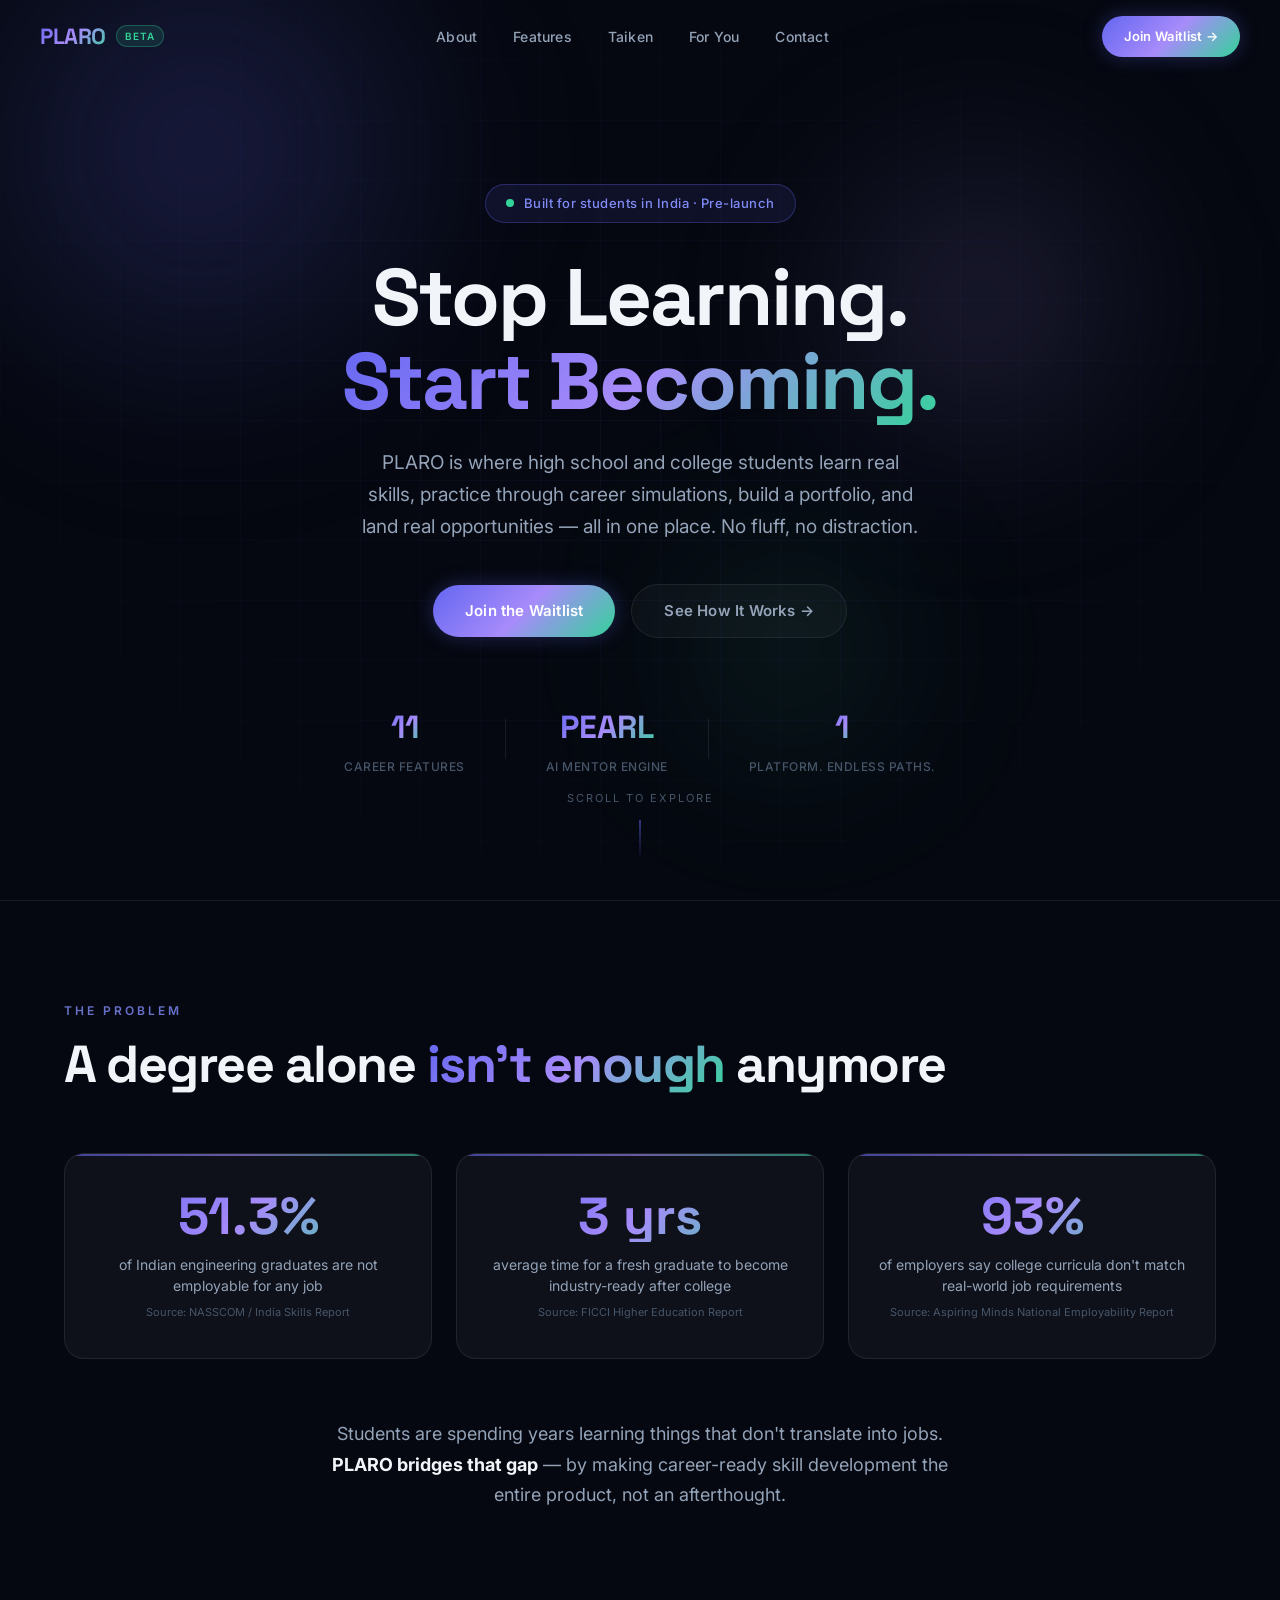
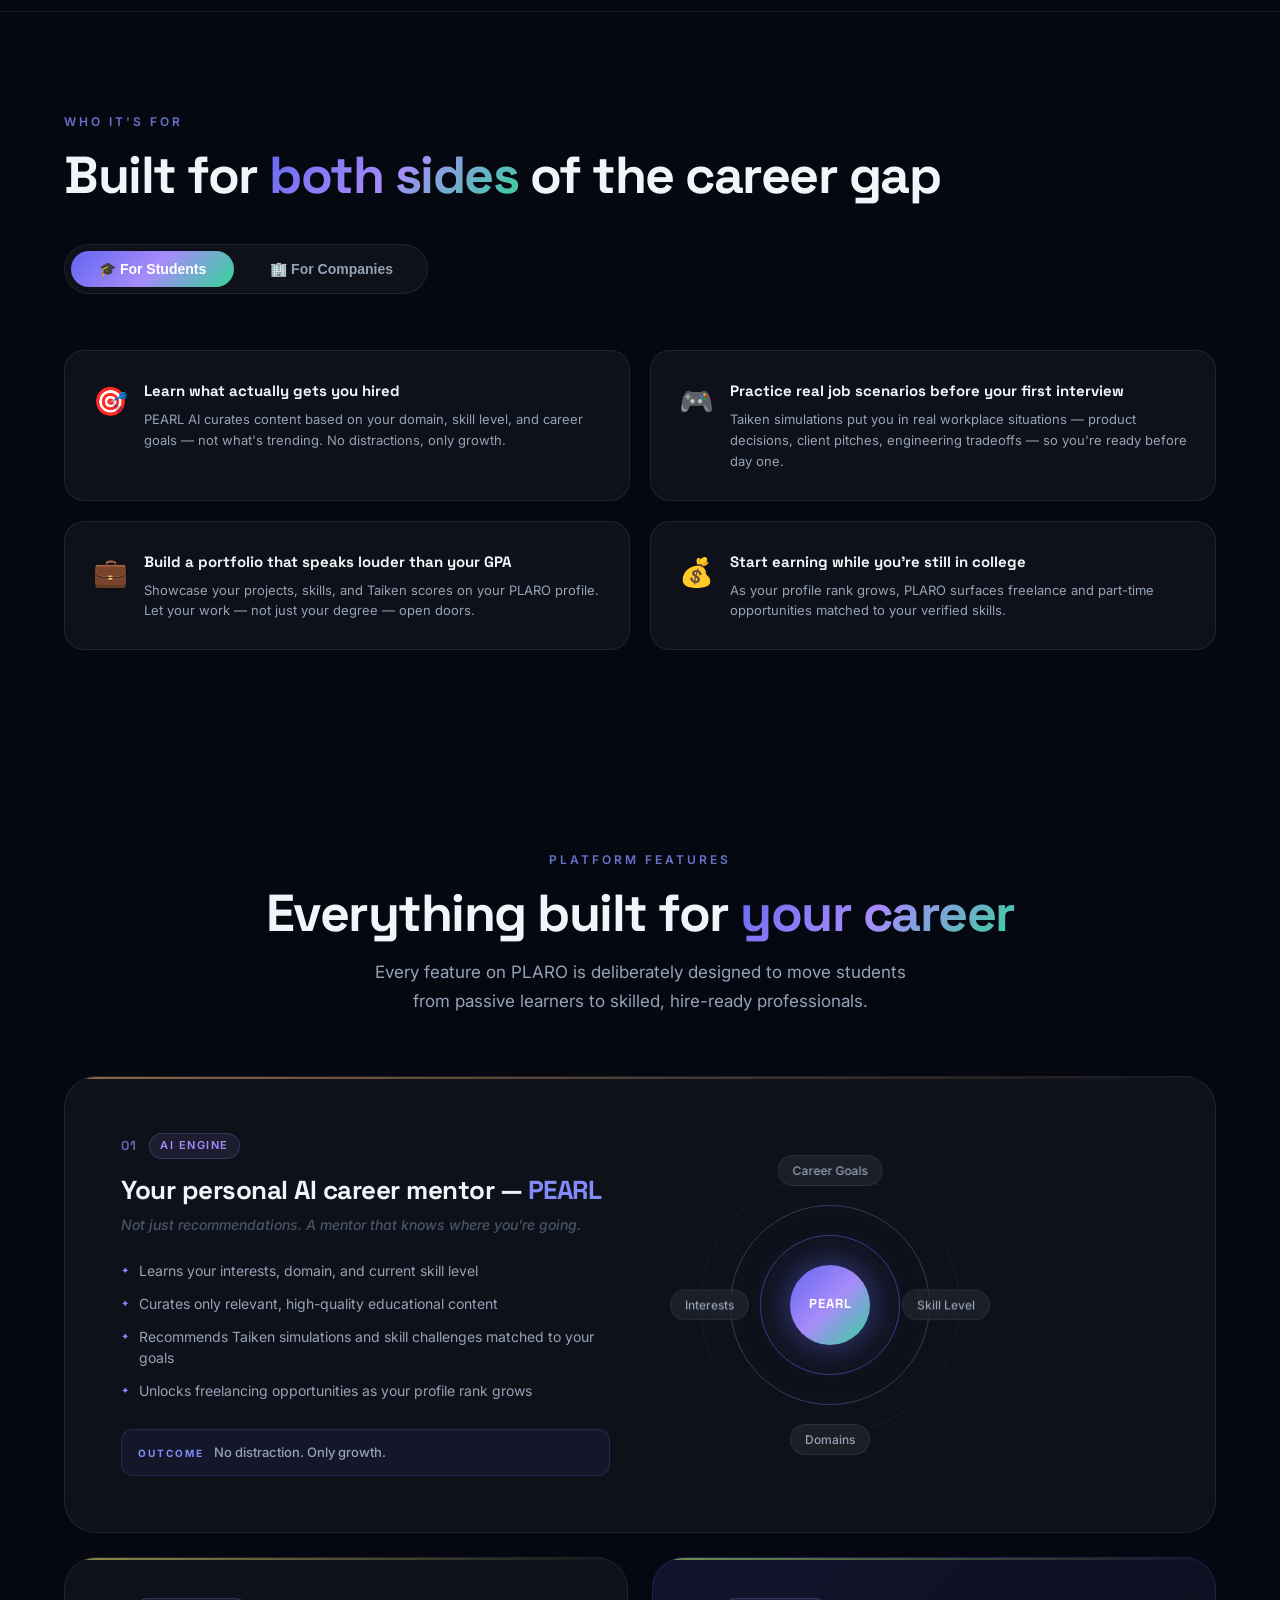
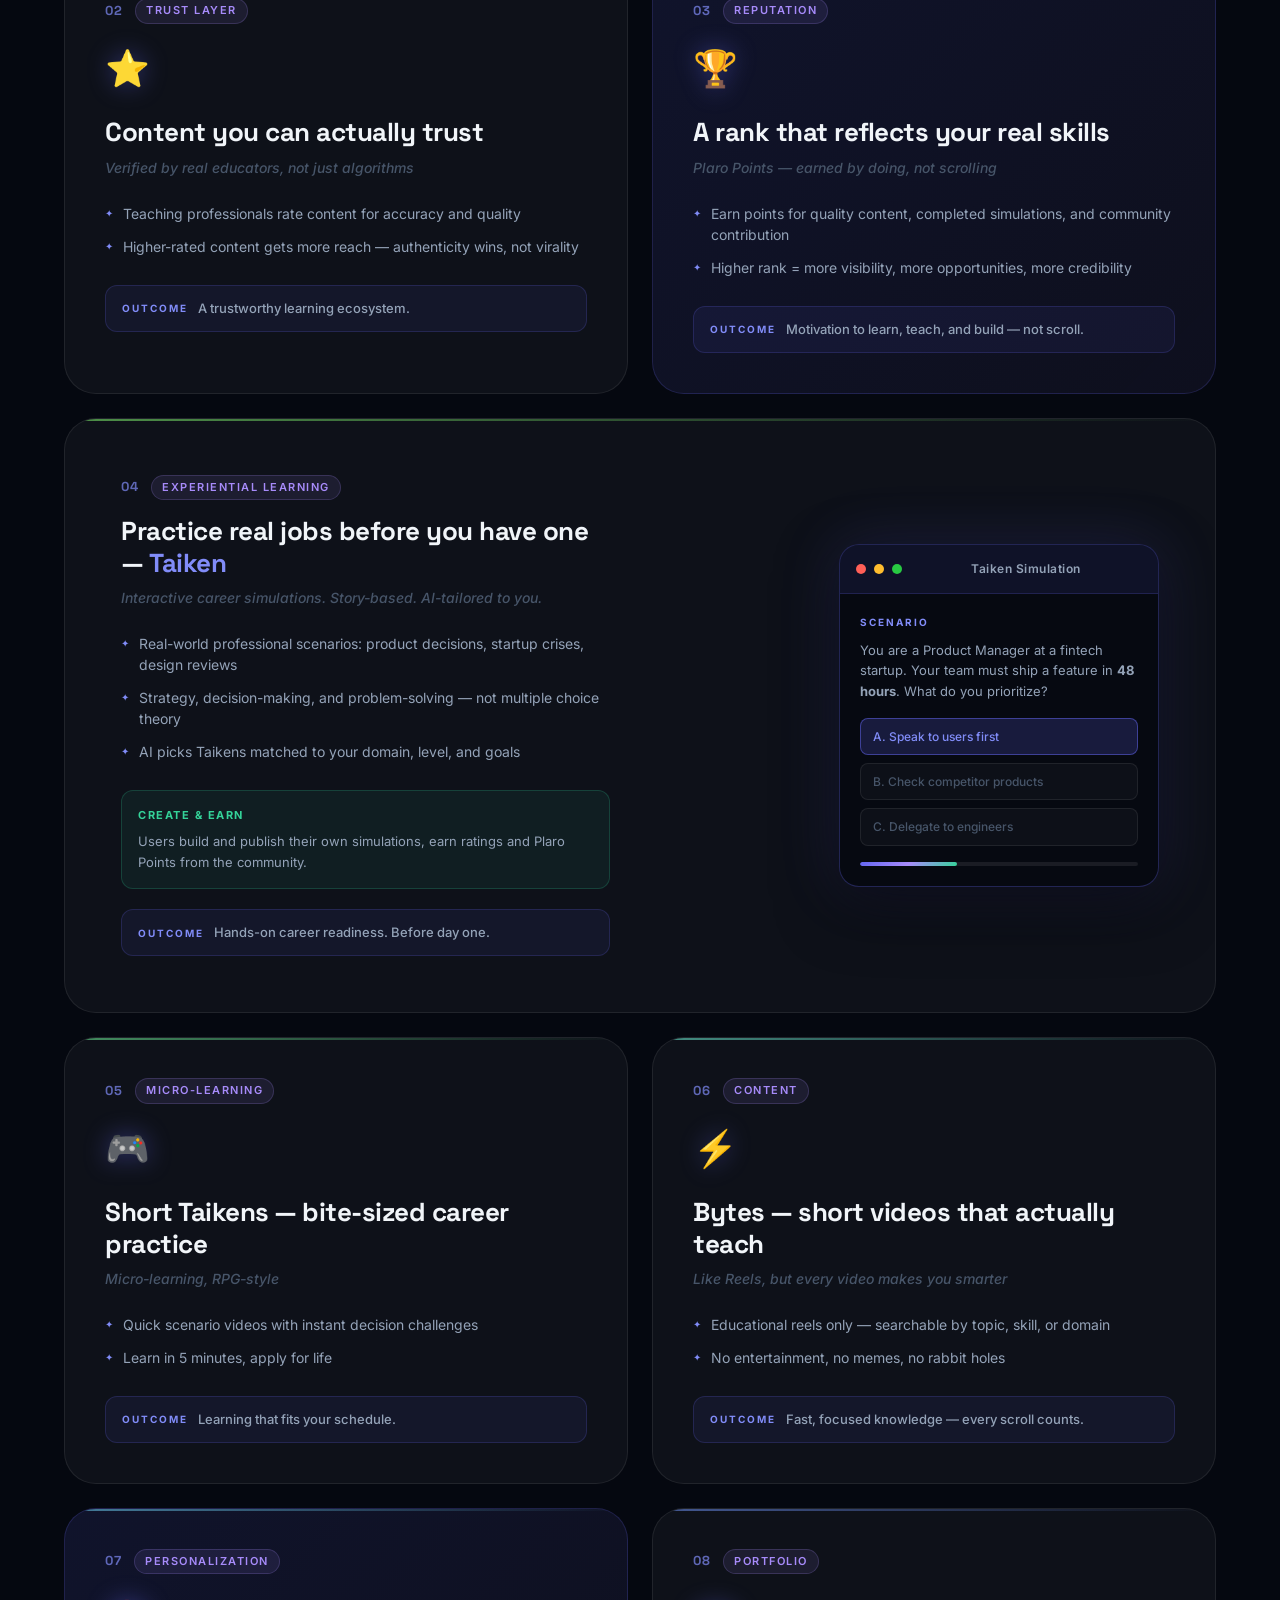
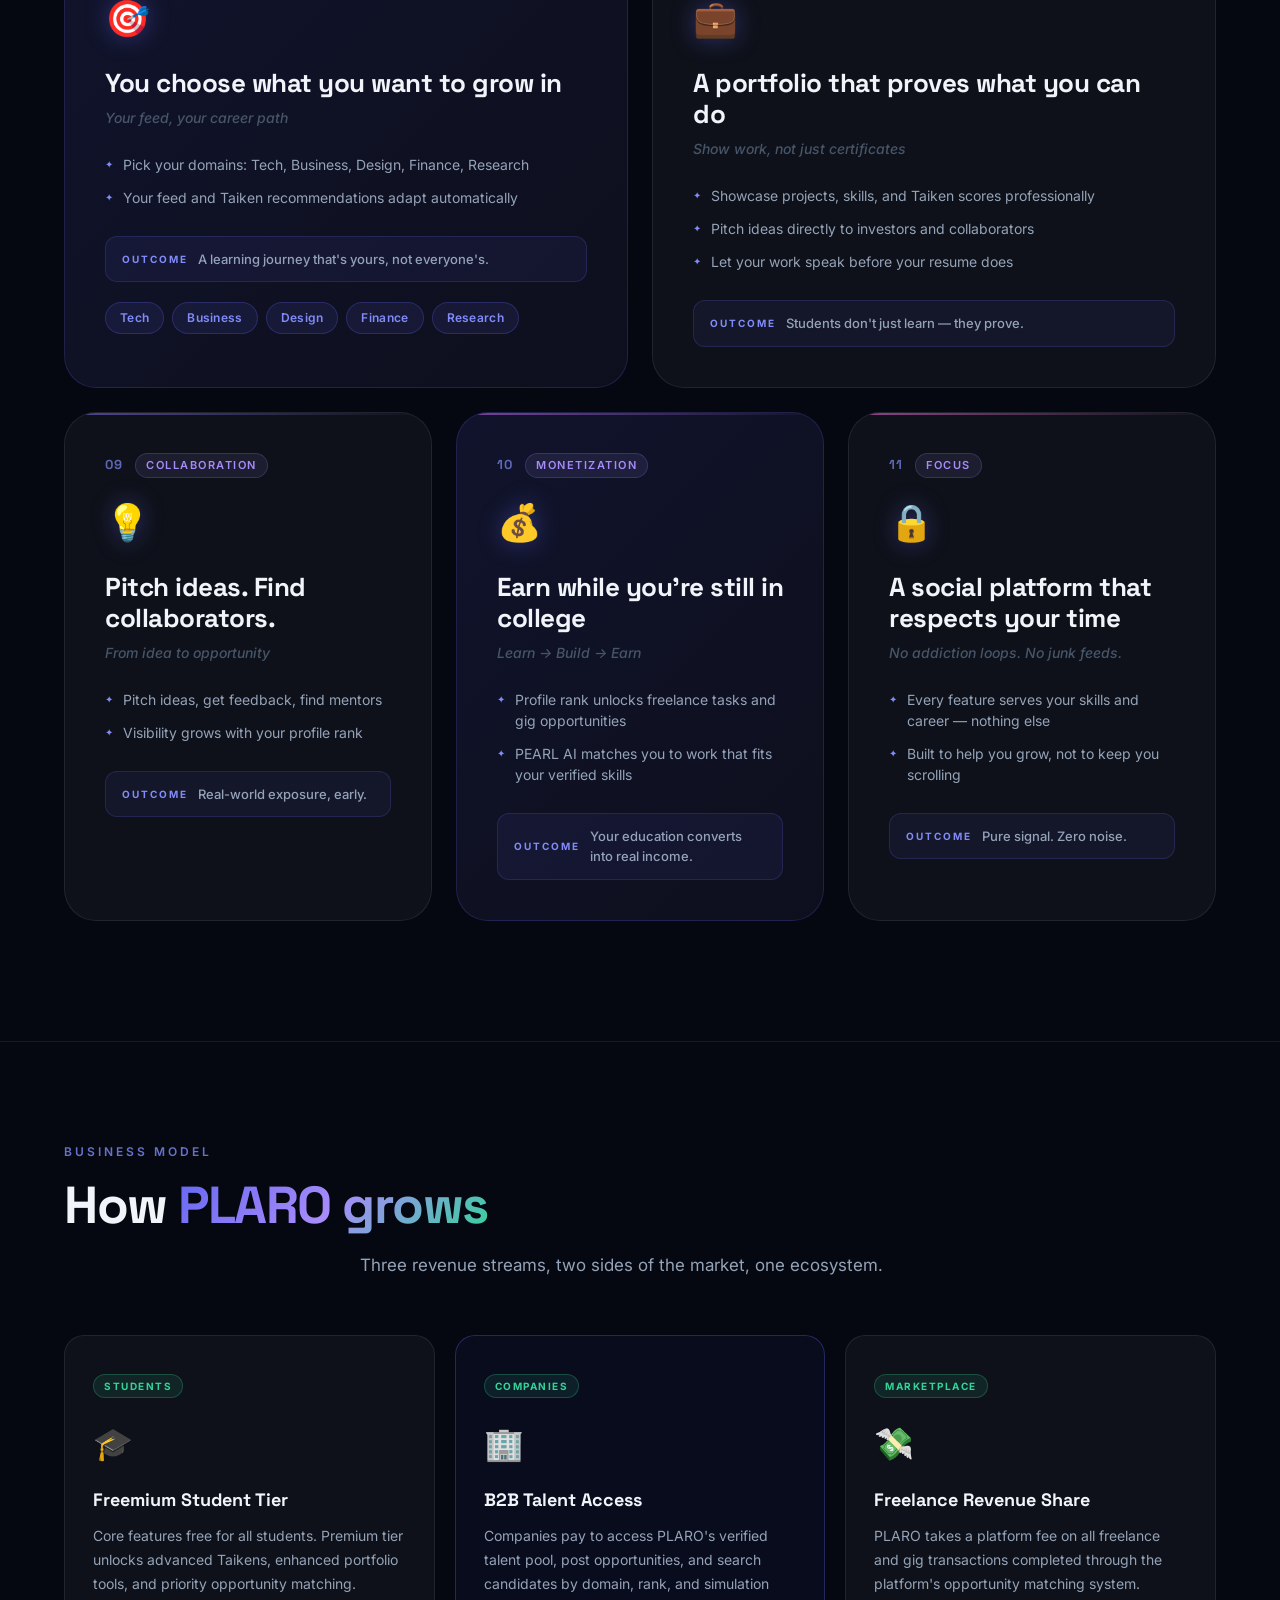
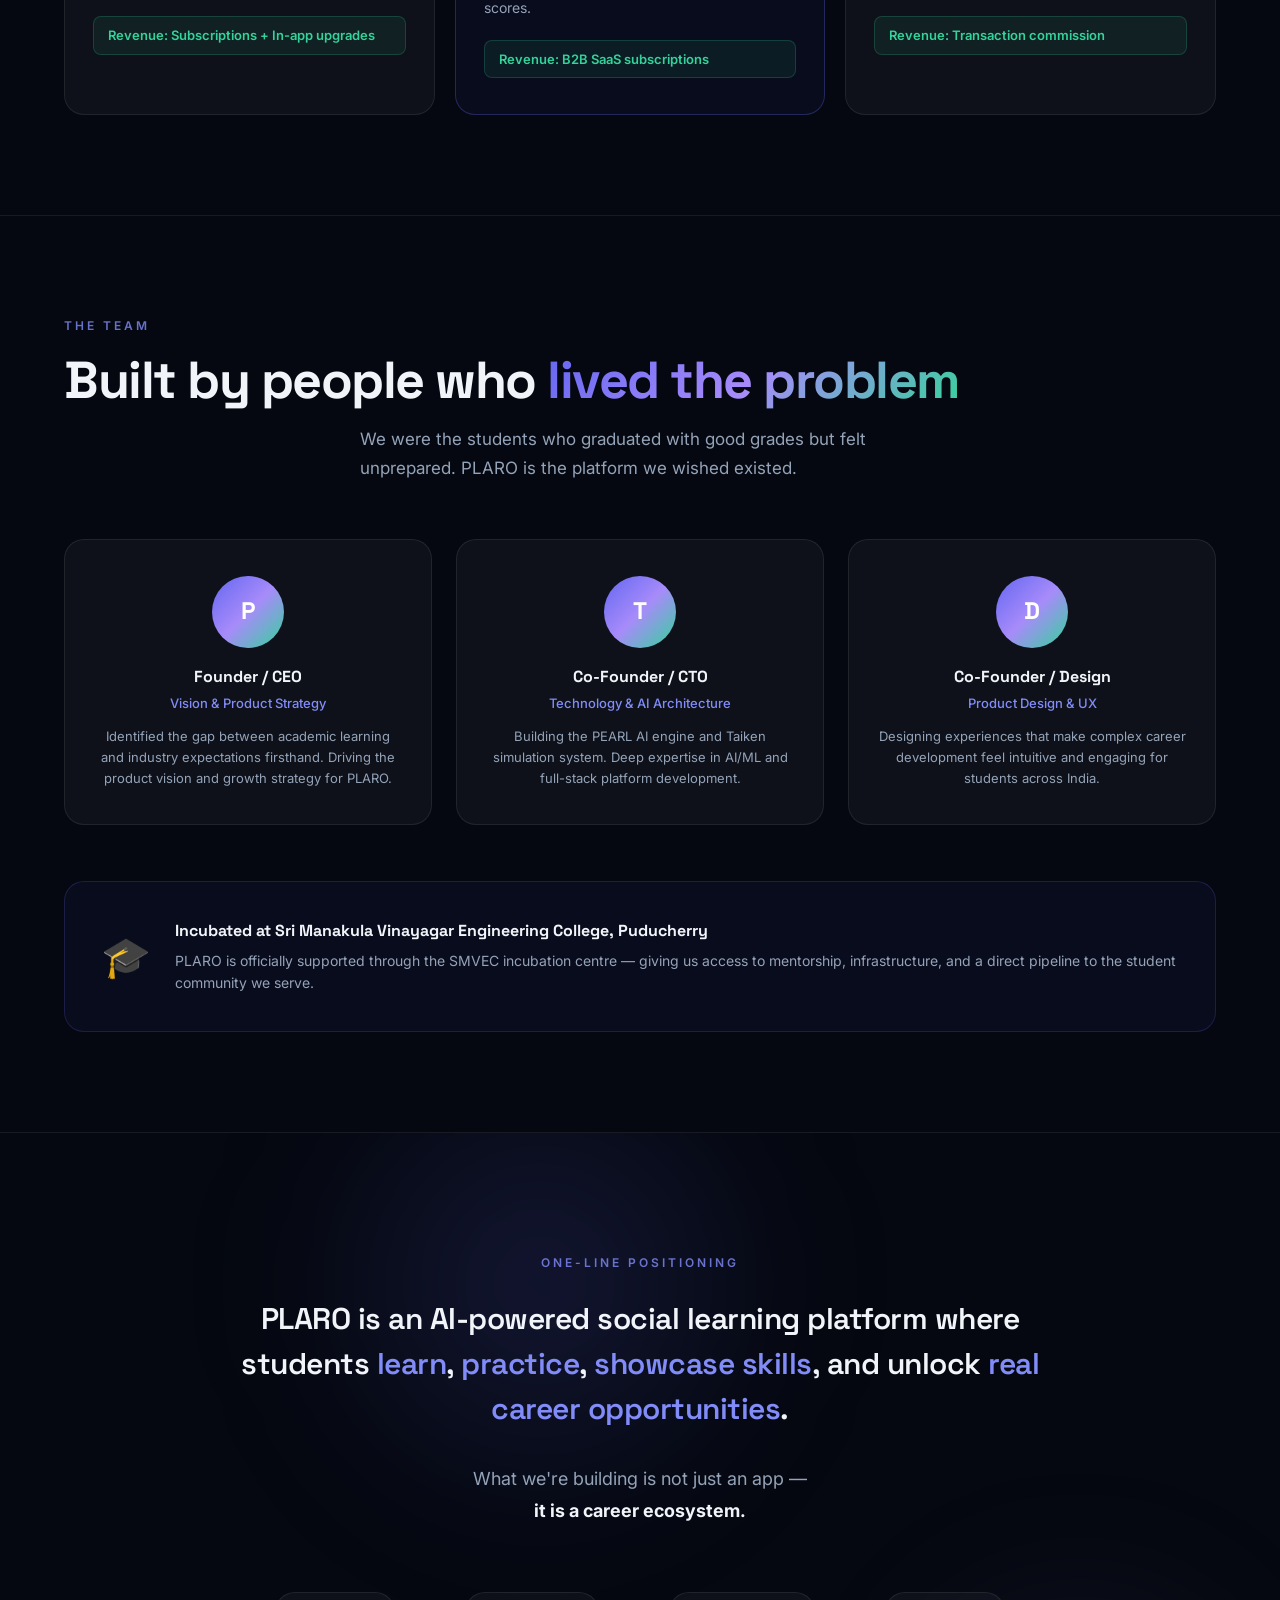
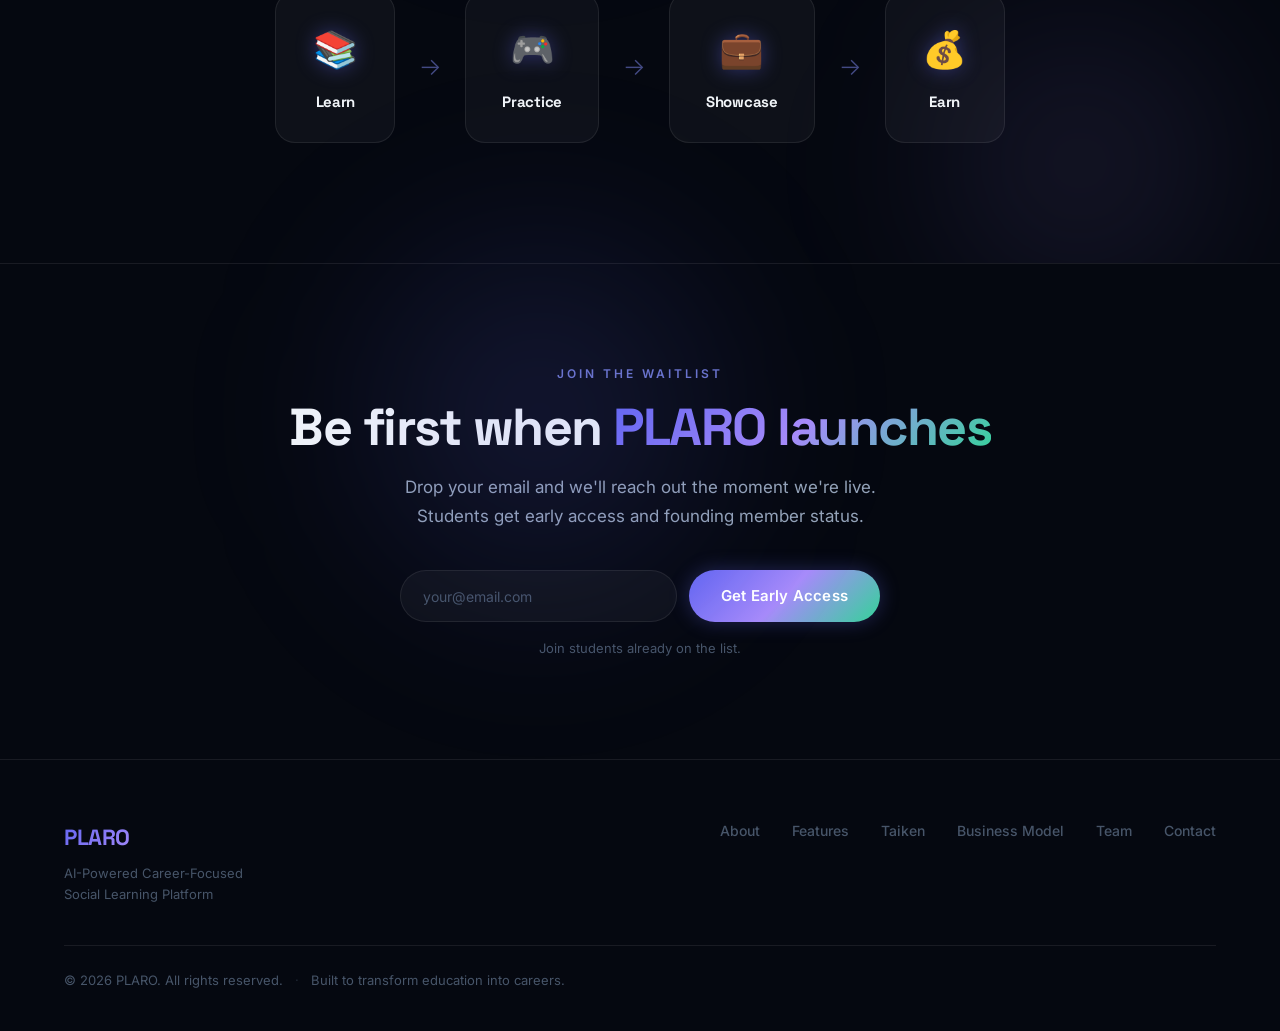
==== commit 3f97db97: "changed the UI" ====
--- a/index.html
+++ b/index.html
@@ -4,9 +4,9 @@
 <head>
   <meta charset="UTF-8" />
   <meta name="viewport" content="width=device-width, initial-scale=1.0" />
-  <title>PLARO — AI-Powered Career-Focused Social Learning Platform</title>
+  <title>PLARO — Turn Your College Years Into a Career</title>
   <meta name="description"
-    content="PLARO is an AI-powered social learning platform where students learn, practice, showcase skills, and unlock real career opportunities." />
+    content="PLARO is where high school and college students learn real skills, practice through career simulations, build a portfolio, and land real opportunities — all in one place." />
   <link rel="preconnect" href="https://fonts.googleapis.com" />
   <link rel="preconnect" href="https://fonts.gstatic.com" crossorigin />
   <link
@@ -26,12 +26,13 @@
       </a>
       <ul class="nav-links">
         <li><a href="about.html">About</a></li>
-        <li><a href="index.html#features">Features</a></li>
-        <li><a href="index.html#taiken">Taiken</a></li>
+        <li><a href="#features">Features</a></li>
+        <li><a href="#taiken">Taiken</a></li>
+        <li><a href="#for-you">For You</a></li>
         <li><a href="contact.html">Contact</a></li>
       </ul>
       <div class="nav-right">
-        <a href="index.html#positioning" class="nav-cta">Investor Deck →</a>
+        <a href="#waitlist" class="nav-cta">Join Waitlist →</a>
         <button class="mobile-toggle" aria-label="Toggle menu">
           <span class="bar"></span>
           <span class="bar"></span>
@@ -52,35 +53,33 @@
     <div class="hero-content">
       <div class="hero-badge">
         <span class="pulse-dot"></span>
-        AI-Powered · Career-Focused · Social Learning
+        Built for students in India · Pre-launch
       </div>
       <h1 class="hero-title">
-        The Platform Where<br />
-        <span class="gradient-text">Learning Becomes</span><br />
-        a Career.
+        Stop Learning.<br />
+        <span class="gradient-text">Start Becoming.</span>
       </h1>
       <p class="hero-subtitle">
-        PLARO is not just an app — it is a full career ecosystem.
-        Learn. Practice. Showcase. Earn.
+        PLARO is where high school and college students learn real skills, practice through career simulations, build a portfolio, and land real opportunities — all in one place. No fluff, no distraction.
       </p>
       <div class="hero-actions">
-        <a href="#features" class="btn btn-primary">Explore Features</a>
-        <a href="#positioning" class="btn btn-ghost">Our Vision →</a>
+        <a href="#waitlist" class="btn btn-primary">Join the Waitlist</a>
+        <a href="#features" class="btn btn-ghost">See How It Works →</a>
       </div>
       <div class="hero-stats">
         <div class="stat">
           <span class="stat-num">11</span>
-          <span class="stat-label">Core Features</span>
+          <span class="stat-label">Career Features</span>
         </div>
         <div class="stat-divider"></div>
         <div class="stat">
-          <span class="stat-num">1 AI</span>
-          <span class="stat-label">Mentor Engine</span>
+          <span class="stat-num">PEARL</span>
+          <span class="stat-label">AI Mentor Engine</span>
         </div>
         <div class="stat-divider"></div>
         <div class="stat">
-          <span class="stat-num">∞</span>
-          <span class="stat-label">Career Paths</span>
+          <span class="stat-num">1</span>
+          <span class="stat-label">Platform. Endless paths.</span>
         </div>
       </div>
     </div>
@@ -90,13 +89,117 @@
     </div>
   </section>
 
+  <!-- THE PROBLEM -->
+  <section class="problem-section" id="problem">
+    <div class="container">
+      <p class="section-eyebrow">The Problem</p>
+      <h2 class="section-title">A degree alone <span class="gradient-text">isn't enough</span> anymore</h2>
+
+      <div class="problem-stat-row">
+        <div class="problem-stat-card">
+          <div class="problem-stat-num">51.3%</div>
+          <div class="problem-stat-label">of Indian engineering graduates are not employable for any job</div>
+          <div class="problem-stat-source">Source: NASSCOM / India Skills Report</div>
+        </div>
+        <div class="problem-stat-card">
+          <div class="problem-stat-num">3 yrs</div>
+          <div class="problem-stat-label">average time for a fresh graduate to become industry-ready after college</div>
+          <div class="problem-stat-source">Source: FICCI Higher Education Report</div>
+        </div>
+        <div class="problem-stat-card">
+          <div class="problem-stat-num">93%</div>
+          <div class="problem-stat-label">of employers say college curricula don't match real-world job requirements</div>
+          <div class="problem-stat-source">Source: Aspiring Minds National Employability Report</div>
+        </div>
+      </div>
+
+      <div class="problem-divider">
+        <p>Students are spending years learning things that don't translate into jobs. <strong>PLARO bridges that gap</strong> — by making career-ready skill development the entire product, not an afterthought.</p>
+      </div>
+    </div>
+  </section>
+
+  <!-- FOR STUDENTS / FOR COMPANIES TABS -->
+  <section class="for-students-section" id="for-you">
+    <div class="container">
+      <p class="section-eyebrow">Who It's For</p>
+      <h2 class="section-title" style="margin-bottom: 40px;">Built for <span class="gradient-text">both sides</span> of the career gap</h2>
+
+      <div class="audience-tabs">
+        <button class="audience-tab active" onclick="switchTab('students')">🎓 For Students</button>
+        <button class="audience-tab" onclick="switchTab('companies')">🏢 For Companies</button>
+      </div>
+
+      <div class="audience-panel active" id="panel-students">
+        <div class="audience-card">
+          <div class="audience-card-icon">🎯</div>
+          <div>
+            <div class="audience-card-title">Learn what actually gets you hired</div>
+            <div class="audience-card-desc">PEARL AI curates content based on your domain, skill level, and career goals — not what's trending. No distractions, only growth.</div>
+          </div>
+        </div>
+        <div class="audience-card">
+          <div class="audience-card-icon">🎮</div>
+          <div>
+            <div class="audience-card-title">Practice real job scenarios before your first interview</div>
+            <div class="audience-card-desc">Taiken simulations put you in real workplace situations — product decisions, client pitches, engineering tradeoffs — so you're ready before day one.</div>
+          </div>
+        </div>
+        <div class="audience-card">
+          <div class="audience-card-icon">💼</div>
+          <div>
+            <div class="audience-card-title">Build a portfolio that speaks louder than your GPA</div>
+            <div class="audience-card-desc">Showcase your projects, skills, and Taiken scores on your PLARO profile. Let your work — not just your degree — open doors.</div>
+          </div>
+        </div>
+        <div class="audience-card">
+          <div class="audience-card-icon">💰</div>
+          <div>
+            <div class="audience-card-title">Start earning while you're still in college</div>
+            <div class="audience-card-desc">As your profile rank grows, PLARO surfaces freelance and part-time opportunities matched to your verified skills.</div>
+          </div>
+        </div>
+      </div>
+
+      <div class="audience-panel" id="panel-companies">
+        <div class="audience-card">
+          <div class="audience-card-icon">🔍</div>
+          <div>
+            <div class="audience-card-title">Find pre-vetted talent instantly</div>
+            <div class="audience-card-desc">Every student on PLARO has a verified skill profile built from real simulations and educator-rated content — not just self-reported experience.</div>
+          </div>
+        </div>
+        <div class="audience-card">
+          <div class="audience-card-icon">📊</div>
+          <div>
+            <div class="audience-card-title">Hire for workflow fit, not just credentials</div>
+            <div class="audience-card-desc">Filter candidates by domain, Taiken simulation scores, and Plaro Points. Know they can actually do the job before the first interview.</div>
+          </div>
+        </div>
+        <div class="audience-card">
+          <div class="audience-card-icon">⚡</div>
+          <div>
+            <div class="audience-card-title">Reduce onboarding time dramatically</div>
+            <div class="audience-card-desc">Students who have practiced real scenarios through Taiken require significantly less ramp-up time — they know how the workplace works before they arrive.</div>
+          </div>
+        </div>
+        <div class="audience-card">
+          <div class="audience-card-icon">🤝</div>
+          <div>
+            <div class="audience-card-title">Post freelance tasks and part-time projects</div>
+            <div class="audience-card-desc">Access a pipeline of motivated, skilled student talent for short-term work — at a fraction of the cost of traditional hiring.</div>
+          </div>
+        </div>
+      </div>
+    </div>
+  </section>
+
   <!-- FEATURES INTRO -->
   <section class="section-intro" id="features">
     <div class="container">
       <p class="section-eyebrow">Platform Features</p>
-      <h2 class="section-title">Everything built for <span class="gradient-text">growth</span></h2>
-      <p class="section-desc">Every feature on PLARO is deliberately designed to move students from passive learners to
-        skilled, hire-ready professionals.</p>
+      <h2 class="section-title">Everything built for <span class="gradient-text">your career</span></h2>
+      <p class="section-desc">Every feature on PLARO is deliberately designed to move students from passive learners to skilled, hire-ready professionals.</p>
     </div>
   </section>
 
@@ -111,14 +214,13 @@
             <span class="feature-num">01</span>
             <span class="feature-tag">AI Engine</span>
           </div>
-          <h3 class="feature-title">AI Personalization Engine — <span class="highlight">PEARL</span></h3>
-          <p class="feature-tagline">Your career mentor, built into the app</p>
-          <ul class="feature-list">
-            <li><span class="check">✦</span> Learns user interests, domains, and skill level</li>
-            <li><span class="check">✦</span> Curates only useful, educational content</li>
-            <li><span class="check">✦</span> Recommends relevant posts, Bytes, Taiken simulations & skill challenges
-            </li>
-            <li><span class="check">✦</span> Suggests freelancing opportunities as profile rank increases</li>
+          <h3 class="feature-title">Your personal AI career mentor — <span class="highlight">PEARL</span></h3>
+          <p class="feature-tagline">Not just recommendations. A mentor that knows where you're going.</p>
+          <ul class="feature-list">
+            <li><span class="check">✦</span> Learns your interests, domain, and current skill level</li>
+            <li><span class="check">✦</span> Curates only relevant, high-quality educational content</li>
+            <li><span class="check">✦</span> Recommends Taiken simulations and skill challenges matched to your goals</li>
+            <li><span class="check">✦</span> Unlocks freelancing opportunities as your profile rank grows</li>
           </ul>
           <div class="feature-outcome">
             <span class="outcome-label">Outcome</span>
@@ -143,9 +245,8 @@
         </div>
       </div>
 
-      <!-- Feature 2 & 3 — side by side -->
+      <!-- Feature 2 & 3 -->
       <div class="feature-row-2">
-
         <div class="feature-card" data-index="02">
           <div class="feature-meta">
             <span class="feature-num">02</span>
@@ -154,15 +255,15 @@
           <div class="feature-icon-wrap">
             <div class="feature-icon">⭐</div>
           </div>
-          <h3 class="feature-title">Educational Content Rating System</h3>
-          <p class="feature-tagline">Authenticity over virality</p>
-          <ul class="feature-list">
-            <li><span class="check">✦</span> Verified teaching professionals rate content for accuracy</li>
-            <li><span class="check">✦</span> Higher-rated content gets more reach & priority in AI recs</li>
-          </ul>
-          <div class="feature-outcome">
-            <span class="outcome-label">Outcome</span>
-            <span class="outcome-text">Trustworthy learning ecosystem.</span>
+          <h3 class="feature-title">Content you can actually trust</h3>
+          <p class="feature-tagline">Verified by real educators, not just algorithms</p>
+          <ul class="feature-list">
+            <li><span class="check">✦</span> Teaching professionals rate content for accuracy and quality</li>
+            <li><span class="check">✦</span> Higher-rated content gets more reach — authenticity wins, not virality</li>
+          </ul>
+          <div class="feature-outcome">
+            <span class="outcome-label">Outcome</span>
+            <span class="outcome-text">A trustworthy learning ecosystem.</span>
           </div>
         </div>
 
@@ -174,43 +275,40 @@
           <div class="feature-icon-wrap">
             <div class="feature-icon">🏆</div>
           </div>
-          <h3 class="feature-title">Profile Ranking & Plaro Points</h3>
-          <p class="feature-tagline">Skill-based reputation system</p>
-          <ul class="feature-list">
-            <li><span class="check">✦</span> Earn points for quality educational content</li>
-            <li><span class="check">✦</span> Verified educator ratings increase rank</li>
-            <li><span class="check">✦</span> Community contribution drives growth</li>
+          <h3 class="feature-title">A rank that reflects your real skills</h3>
+          <p class="feature-tagline">Plaro Points — earned by doing, not scrolling</p>
+          <ul class="feature-list">
+            <li><span class="check">✦</span> Earn points for quality content, completed simulations, and community contribution</li>
+            <li><span class="check">✦</span> Higher rank = more visibility, more opportunities, more credibility</li>
           </ul>
           <div class="feature-outcome">
             <span class="outcome-label">Outcome</span>
             <span class="outcome-text">Motivation to learn, teach, and build — not scroll.</span>
           </div>
         </div>
-
-      </div>
-
-      <!-- Feature 4 — Taiken Hero -->
+      </div>
+
+      <!-- Feature 4 — Taiken -->
       <div class="feature-card feature-taiken-card" id="taiken" data-index="04">
         <div class="feature-card-inner">
           <div class="feature-meta">
             <span class="feature-num">04</span>
             <span class="feature-tag">Experiential Learning</span>
           </div>
-          <h3 class="feature-title">Taiken — <span class="highlight">Experiential Learning Mode</span></h3>
-          <p class="feature-tagline">Learn by doing, not watching</p>
-          <ul class="feature-list">
-            <li><span class="check">✦</span> Story-based, interactive simulations with real-world professional scenarios
-            </li>
-            <li><span class="check">✦</span> Strategy, decision-making, and problem-solving experiences</li>
-            <li><span class="check">✦</span> AI-tailored Taikens based on interests, skill level, and career goals</li>
+          <h3 class="feature-title">Practice real jobs before you have one — <span class="highlight">Taiken</span></h3>
+          <p class="feature-tagline">Interactive career simulations. Story-based. AI-tailored to you.</p>
+          <ul class="feature-list">
+            <li><span class="check">✦</span> Real-world professional scenarios: product decisions, startup crises, design reviews</li>
+            <li><span class="check">✦</span> Strategy, decision-making, and problem-solving — not multiple choice theory</li>
+            <li><span class="check">✦</span> AI picks Taikens matched to your domain, level, and goals</li>
           </ul>
           <div class="taiken-creation-block">
-            <div class="tcb-label">Taiken Creation</div>
-            <p>Users create full simulations, publish them, and earn ratings & Plaro Points.</p>
-          </div>
-          <div class="feature-outcome">
-            <span class="outcome-label">Outcome</span>
-            <span class="outcome-text">Hands-on career readiness.</span>
+            <div class="tcb-label">Create & Earn</div>
+            <p>Users build and publish their own simulations, earn ratings and Plaro Points from the community.</p>
+          </div>
+          <div class="feature-outcome">
+            <span class="outcome-label">Outcome</span>
+            <span class="outcome-text">Hands-on career readiness. Before day one.</span>
           </div>
         </div>
         <div class="feature-visual taiken-visual">
@@ -240,7 +338,6 @@
 
       <!-- Feature 5 & 6 -->
       <div class="feature-row-2">
-
         <div class="feature-card" data-index="05">
           <div class="feature-meta">
             <span class="feature-num">05</span>
@@ -249,15 +346,15 @@
           <div class="feature-icon-wrap">
             <div class="feature-icon">🎮</div>
           </div>
-          <h3 class="feature-title">Short Taikens (Stories)</h3>
+          <h3 class="feature-title">Short Taikens — bite-sized career practice</h3>
           <p class="feature-tagline">Micro-learning, RPG-style</p>
           <ul class="feature-list">
-            <li><span class="check">✦</span> Short Taiken stories as videos with mini scenarios & quick challenges</li>
-            <li><span class="check">✦</span> Decision-based learning — interactive and immersive</li>
-          </ul>
-          <div class="feature-outcome">
-            <span class="outcome-label">Outcome</span>
-            <span class="outcome-text">Learning that fits modern attention spans.</span>
+            <li><span class="check">✦</span> Quick scenario videos with instant decision challenges</li>
+            <li><span class="check">✦</span> Learn in 5 minutes, apply for life</li>
+          </ul>
+          <div class="feature-outcome">
+            <span class="outcome-label">Outcome</span>
+            <span class="outcome-text">Learning that fits your schedule.</span>
           </div>
         </div>
 
@@ -269,23 +366,21 @@
           <div class="feature-icon-wrap">
             <div class="feature-icon">⚡</div>
           </div>
-          <h3 class="feature-title">Bytes — Searchable Educational Reels</h3>
-          <p class="feature-tagline">Short-form learning, done right</p>
-          <ul class="feature-list">
-            <li><span class="check">✦</span> Educational reels only — fully searchable by topic, skill, or domain</li>
-            <li><span class="check">✦</span> Zero algorithmic noise or random entertainment</li>
-          </ul>
-          <div class="feature-outcome">
-            <span class="outcome-label">Outcome</span>
-            <span class="outcome-text">Fast, focused knowledge discovery.</span>
-          </div>
-        </div>
-
+          <h3 class="feature-title">Bytes — short videos that actually teach</h3>
+          <p class="feature-tagline">Like Reels, but every video makes you smarter</p>
+          <ul class="feature-list">
+            <li><span class="check">✦</span> Educational reels only — searchable by topic, skill, or domain</li>
+            <li><span class="check">✦</span> No entertainment, no memes, no rabbit holes</li>
+          </ul>
+          <div class="feature-outcome">
+            <span class="outcome-label">Outcome</span>
+            <span class="outcome-text">Fast, focused knowledge — every scroll counts.</span>
+          </div>
+        </div>
       </div>
 
       <!-- Feature 7 & 8 -->
       <div class="feature-row-2">
-
         <div class="feature-card feature-accent" data-index="07">
           <div class="feature-meta">
             <span class="feature-num">07</span>
@@ -294,15 +389,15 @@
           <div class="feature-icon-wrap">
             <div class="feature-icon">🎯</div>
           </div>
-          <h3 class="feature-title">Domain-Based Content Control</h3>
-          <p class="feature-tagline">Users choose what they want to grow in</p>
-          <ul class="feature-list">
-            <li><span class="check">✦</span> Select domains: Tech, Business, Design, Finance, Research</li>
-            <li><span class="check">✦</span> Feed and Taikens adapt automatically</li>
-          </ul>
-          <div class="feature-outcome">
-            <span class="outcome-label">Outcome</span>
-            <span class="outcome-text">Personalized learning journey.</span>
+          <h3 class="feature-title">You choose what you want to grow in</h3>
+          <p class="feature-tagline">Your feed, your career path</p>
+          <ul class="feature-list">
+            <li><span class="check">✦</span> Pick your domains: Tech, Business, Design, Finance, Research</li>
+            <li><span class="check">✦</span> Your feed and Taiken recommendations adapt automatically</li>
+          </ul>
+          <div class="feature-outcome">
+            <span class="outcome-label">Outcome</span>
+            <span class="outcome-text">A learning journey that's yours, not everyone's.</span>
           </div>
           <div class="domain-chips">
             <div class="chip">Tech</div>
@@ -321,24 +416,22 @@
           <div class="feature-icon-wrap">
             <div class="feature-icon">💼</div>
           </div>
-          <h3 class="feature-title">Project Showcase & Portfolio Pages</h3>
-          <p class="feature-tagline">Your work, professionally presented</p>
-          <ul class="feature-list">
-            <li><span class="check">✦</span> List projects and design custom portfolio pages</li>
-            <li><span class="check">✦</span> Showcase skills, tools, and outcomes</li>
+          <h3 class="feature-title">A portfolio that proves what you can do</h3>
+          <p class="feature-tagline">Show work, not just certificates</p>
+          <ul class="feature-list">
+            <li><span class="check">✦</span> Showcase projects, skills, and Taiken scores professionally</li>
             <li><span class="check">✦</span> Pitch ideas directly to investors and collaborators</li>
+            <li><span class="check">✦</span> Let your work speak before your resume does</li>
           </ul>
           <div class="feature-outcome">
             <span class="outcome-label">Outcome</span>
             <span class="outcome-text">Students don't just learn — they prove.</span>
           </div>
         </div>
-
-      </div>
-
-      <!-- Feature 9, 10, 11 — Triple Row -->
+      </div>
+
+      <!-- Feature 9, 10, 11 -->
       <div class="feature-row-3">
-
         <div class="feature-card" data-index="09">
           <div class="feature-meta">
             <span class="feature-num">09</span>
@@ -347,11 +440,11 @@
           <div class="feature-icon-wrap">
             <div class="feature-icon">💡</div>
           </div>
-          <h3 class="feature-title">Idea Pitching & Collaboration</h3>
+          <h3 class="feature-title">Pitch ideas. Find collaborators.</h3>
           <p class="feature-tagline">From idea to opportunity</p>
           <ul class="feature-list">
             <li><span class="check">✦</span> Pitch ideas, get feedback, find mentors</li>
-            <li><span class="check">✦</span> Visibility grows with profile rank</li>
+            <li><span class="check">✦</span> Visibility grows with your profile rank</li>
           </ul>
           <div class="feature-outcome">
             <span class="outcome-label">Outcome</span>
@@ -367,15 +460,15 @@
           <div class="feature-icon-wrap">
             <div class="feature-icon">💰</div>
           </div>
-          <h3 class="feature-title">Freelancing & Opportunity Matching</h3>
+          <h3 class="feature-title">Earn while you're still in college</h3>
           <p class="feature-tagline">Learn → Build → Earn</p>
           <ul class="feature-list">
-            <li><span class="check">✦</span> Profile rank unlocks freelance tasks</li>
-            <li><span class="check">✦</span> PEARL AI recommends opportunities via skill matching</li>
-          </ul>
-          <div class="feature-outcome">
-            <span class="outcome-label">Outcome</span>
-            <span class="outcome-text">Education converts into income.</span>
+            <li><span class="check">✦</span> Profile rank unlocks freelance tasks and gig opportunities</li>
+            <li><span class="check">✦</span> PEARL AI matches you to work that fits your verified skills</li>
+          </ul>
+          <div class="feature-outcome">
+            <span class="outcome-label">Outcome</span>
+            <span class="outcome-text">Your education converts into real income.</span>
           </div>
         </div>
 
@@ -387,20 +480,92 @@
           <div class="feature-icon-wrap">
             <div class="feature-icon">🔒</div>
           </div>
-          <h3 class="feature-title">Distraction-Free Social Learning</h3>
-          <p class="feature-tagline">Built for focus, not addiction</p>
-          <ul class="feature-list">
-            <li><span class="check">✦</span> No junk content or meaningless scrolling</li>
-            <li><span class="check">✦</span> Every feature aligned to skills, career, and growth</li>
+          <h3 class="feature-title">A social platform that respects your time</h3>
+          <p class="feature-tagline">No addiction loops. No junk feeds.</p>
+          <ul class="feature-list">
+            <li><span class="check">✦</span> Every feature serves your skills and career — nothing else</li>
+            <li><span class="check">✦</span> Built to help you grow, not to keep you scrolling</li>
           </ul>
           <div class="feature-outcome">
             <span class="outcome-label">Outcome</span>
             <span class="outcome-text">Pure signal. Zero noise.</span>
           </div>
         </div>
-
-      </div>
-
+      </div>
+
+    </div>
+  </section>
+
+  <!-- BUSINESS MODEL -->
+  <section class="biz-section" id="model">
+    <div class="container">
+      <p class="section-eyebrow">Business Model</p>
+      <h2 class="section-title">How <span class="gradient-text">PLARO grows</span></h2>
+      <p class="section-desc">Three revenue streams, two sides of the market, one ecosystem.</p>
+
+      <div class="biz-grid">
+        <div class="biz-card">
+          <div class="biz-tag">Students</div>
+          <span class="biz-icon">🎓</span>
+          <div class="biz-title">Freemium Student Tier</div>
+          <div class="biz-desc">Core features free for all students. Premium tier unlocks advanced Taikens, enhanced portfolio tools, and priority opportunity matching.</div>
+          <div class="biz-revenue">Revenue: Subscriptions + In-app upgrades</div>
+        </div>
+
+        <div class="biz-card biz-card-accent">
+          <div class="biz-tag">Companies</div>
+          <span class="biz-icon">🏢</span>
+          <div class="biz-title">B2B Talent Access</div>
+          <div class="biz-desc">Companies pay to access PLARO's verified talent pool, post opportunities, and search candidates by domain, rank, and simulation scores.</div>
+          <div class="biz-revenue">Revenue: B2B SaaS subscriptions</div>
+        </div>
+
+        <div class="biz-card">
+          <div class="biz-tag">Marketplace</div>
+          <span class="biz-icon">💸</span>
+          <div class="biz-title">Freelance Revenue Share</div>
+          <div class="biz-desc">PLARO takes a platform fee on all freelance and gig transactions completed through the platform's opportunity matching system.</div>
+          <div class="biz-revenue">Revenue: Transaction commission</div>
+        </div>
+      </div>
+    </div>
+  </section>
+
+  <!-- TEAM -->
+  <section class="team-section" id="team">
+    <div class="container">
+      <p class="section-eyebrow">The Team</p>
+      <h2 class="section-title">Built by people who <span class="gradient-text">lived the problem</span></h2>
+      <p class="section-desc">We were the students who graduated with good grades but felt unprepared. PLARO is the platform we wished existed.</p>
+
+      <div class="team-grid">
+        <div class="team-card">
+          <div class="team-avatar">P</div>
+          <div class="team-name">Founder / CEO</div>
+          <div class="team-role">Vision & Product Strategy</div>
+          <div class="team-bio">Identified the gap between academic learning and industry expectations firsthand. Driving the product vision and growth strategy for PLARO.</div>
+        </div>
+        <div class="team-card">
+          <div class="team-avatar">T</div>
+          <div class="team-name">Co-Founder / CTO</div>
+          <div class="team-role">Technology & AI Architecture</div>
+          <div class="team-bio">Building the PEARL AI engine and Taiken simulation system. Deep expertise in AI/ML and full-stack platform development.</div>
+        </div>
+        <div class="team-card">
+          <div class="team-avatar">D</div>
+          <div class="team-name">Co-Founder / Design</div>
+          <div class="team-role">Product Design & UX</div>
+          <div class="team-bio">Designing experiences that make complex career development feel intuitive and engaging for students across India.</div>
+        </div>
+      </div>
+
+      <div class="team-incubation">
+        <div class="team-incubation-icon">🎓</div>
+        <div class="team-incubation-text">
+          <h4>Incubated at Sri Manakula Vinayagar Engineering College, Puducherry</h4>
+          <p>PLARO is officially supported through the SMVEC incubation centre — giving us access to mentorship, infrastructure, and a direct pipeline to the student community we serve.</p>
+        </div>
+      </div>
     </div>
   </section>
 
@@ -446,6 +611,24 @@
     </div>
   </section>
 
+  <!-- WAITLIST -->
+  <section class="waitlist-section" id="waitlist">
+    <div class="container">
+      <div class="pos-bg">
+        <div class="orb orb-pos-1"></div>
+      </div>
+      <p class="section-eyebrow">Join the Waitlist</p>
+      <h2 class="section-title">Be first when <span class="gradient-text">PLARO launches</span></h2>
+      <p class="section-desc" style="max-width: 500px; margin: 0 auto;">Drop your email and we'll reach out the moment we're live. Students get early access and founding member status.</p>
+
+      <div class="waitlist-form">
+        <input type="email" class="waitlist-input" placeholder="your@email.com" id="waitlist-email" />
+        <a href="#" class="btn btn-primary" onclick="handleWaitlist(event)">Get Early Access</a>
+      </div>
+      <div class="waitlist-count" id="waitlist-msg">Join students already on the list.</div>
+    </div>
+  </section>
+
   <!-- FOOTER -->
   <footer class="footer">
     <div class="container">
@@ -456,8 +639,10 @@
         </div>
         <div class="footer-links">
           <a href="about.html">About</a>
-          <a href="index.html#features">Features</a>
-          <a href="index.html#taiken">Taiken</a>
+          <a href="#features">Features</a>
+          <a href="#taiken">Taiken</a>
+          <a href="#model">Business Model</a>
+          <a href="#team">Team</a>
           <a href="contact.html">Contact</a>
         </div>
       </div>
@@ -470,6 +655,28 @@
   </footer>
 
   <script src="main.js"></script>
+  <script>
+    // Audience tab switcher
+    function switchTab(tab) {
+      document.querySelectorAll('.audience-tab').forEach(t => t.classList.remove('active'));
+      document.querySelectorAll('.audience-panel').forEach(p => p.classList.remove('active'));
+      document.getElementById('panel-' + tab).classList.add('active');
+      event.target.classList.add('active');
+    }
+
+    // Waitlist form
+    function handleWaitlist(e) {
+      e.preventDefault();
+      const email = document.getElementById('waitlist-email').value;
+      if (!email || !email.includes('@')) {
+        document.getElementById('waitlist-msg').textContent = 'Please enter a valid email address.';
+        return;
+      }
+      document.getElementById('waitlist-msg').innerHTML = '✅ You\'re on the list! We\'ll be in touch soon.';
+      document.getElementById('waitlist-email').value = '';
+      document.getElementById('waitlist-email').disabled = true;
+    }
+  </script>
 </body>
 
 </html>
--- a/styles.css
+++ b/styles.css
@@ -1371,6 +1371,392 @@
   color: var(--primary-light);
   opacity: 0.5;
   font-weight: 300;
+}
+
+/* =================== PROBLEM SECTION =================== */
+
+.problem-section {
+  padding: 100px 0;
+  border-top: 1px solid var(--border);
+}
+
+.problem-stat-row {
+  display: grid;
+  grid-template-columns: repeat(3, 1fr);
+  gap: 24px;
+  margin: 60px 0;
+}
+
+.problem-stat-card {
+  background: var(--bg-card);
+  border: 1px solid var(--border);
+  border-radius: var(--radius);
+  padding: 36px 28px;
+  text-align: center;
+  transition: var(--transition);
+  position: relative;
+  overflow: hidden;
+}
+
+.problem-stat-card::before {
+  content: '';
+  position: absolute;
+  top: 0; left: 0; right: 0;
+  height: 2px;
+  background: var(--gradient-main);
+  opacity: 0.6;
+}
+
+.problem-stat-card:hover {
+  border-color: var(--border-glow);
+  transform: translateY(-4px);
+}
+
+.problem-stat-num {
+  font-family: 'Space Grotesk', sans-serif;
+  font-size: 52px;
+  font-weight: 800;
+  background: var(--gradient-main);
+  -webkit-background-clip: text;
+  -webkit-text-fill-color: transparent;
+  background-clip: text;
+  line-height: 1;
+  margin-bottom: 12px;
+}
+
+.problem-stat-label {
+  font-size: 14px;
+  color: var(--text-secondary);
+  line-height: 1.5;
+}
+
+.problem-stat-source {
+  font-size: 11px;
+  color: var(--text-muted);
+  margin-top: 8px;
+}
+
+.problem-divider {
+  text-align: center;
+  margin: 48px 0 0;
+}
+
+.problem-divider p {
+  font-size: 18px;
+  color: var(--text-secondary);
+  max-width: 640px;
+  margin: 0 auto;
+  line-height: 1.7;
+}
+
+.problem-divider strong {
+  color: var(--text-primary);
+}
+
+/* =================== BUSINESS MODEL SECTION =================== */
+
+.biz-section {
+  padding: 100px 0;
+  border-top: 1px solid var(--border);
+}
+
+.biz-grid {
+  display: grid;
+  grid-template-columns: repeat(3, 1fr);
+  gap: 20px;
+  margin-top: 56px;
+}
+
+.biz-card {
+  background: var(--bg-card);
+  border: 1px solid var(--border);
+  border-radius: var(--radius);
+  padding: 36px 28px;
+  transition: var(--transition);
+  position: relative;
+  overflow: hidden;
+}
+
+.biz-card:hover {
+  border-color: var(--border-glow);
+  background: var(--bg-card-hover);
+  transform: translateY(-4px);
+}
+
+.biz-card-accent {
+  border-color: rgba(99, 102, 241, 0.3);
+  background: rgba(99, 102, 241, 0.05);
+}
+
+.biz-tag {
+  display: inline-block;
+  font-size: 10px;
+  font-weight: 700;
+  letter-spacing: 1.5px;
+  text-transform: uppercase;
+  color: var(--accent-2);
+  background: rgba(52, 211, 153, 0.1);
+  border: 1px solid rgba(52, 211, 153, 0.25);
+  padding: 3px 10px;
+  border-radius: 20px;
+  margin-bottom: 20px;
+}
+
+.biz-icon {
+  font-size: 32px;
+  margin-bottom: 16px;
+  display: block;
+}
+
+.biz-title {
+  font-family: 'Space Grotesk', sans-serif;
+  font-size: 18px;
+  font-weight: 700;
+  margin-bottom: 10px;
+  color: var(--text-primary);
+}
+
+.biz-desc {
+  font-size: 14px;
+  color: var(--text-secondary);
+  line-height: 1.7;
+  margin-bottom: 20px;
+}
+
+.biz-revenue {
+  font-size: 13px;
+  font-weight: 600;
+  color: var(--accent-2);
+  background: rgba(52, 211, 153, 0.08);
+  border: 1px solid rgba(52, 211, 153, 0.2);
+  border-radius: 8px;
+  padding: 8px 14px;
+}
+
+/* =================== TEAM SECTION =================== */
+
+.team-section {
+  padding: 100px 0;
+  border-top: 1px solid var(--border);
+}
+
+.team-grid {
+  display: grid;
+  grid-template-columns: repeat(3, 1fr);
+  gap: 24px;
+  margin-top: 56px;
+}
+
+.team-card {
+  background: var(--bg-card);
+  border: 1px solid var(--border);
+  border-radius: var(--radius);
+  padding: 36px 28px;
+  text-align: center;
+  transition: var(--transition);
+}
+
+.team-card:hover {
+  border-color: var(--border-glow);
+  transform: translateY(-4px);
+  box-shadow: var(--shadow-glow);
+}
+
+.team-avatar {
+  width: 72px;
+  height: 72px;
+  border-radius: 50%;
+  background: var(--gradient-main);
+  display: flex;
+  align-items: center;
+  justify-content: center;
+  font-family: 'Space Grotesk', sans-serif;
+  font-size: 24px;
+  font-weight: 800;
+  color: #fff;
+  margin: 0 auto 16px;
+}
+
+.team-name {
+  font-family: 'Space Grotesk', sans-serif;
+  font-size: 16px;
+  font-weight: 700;
+  color: var(--text-primary);
+  margin-bottom: 4px;
+}
+
+.team-role {
+  font-size: 13px;
+  color: var(--primary-light);
+  font-weight: 500;
+  margin-bottom: 12px;
+}
+
+.team-bio {
+  font-size: 13px;
+  color: var(--text-secondary);
+  line-height: 1.6;
+}
+
+.team-incubation {
+  margin-top: 56px;
+  background: rgba(99, 102, 241, 0.05);
+  border: 1px solid rgba(99, 102, 241, 0.2);
+  border-radius: var(--radius);
+  padding: 36px;
+  display: flex;
+  align-items: center;
+  gap: 24px;
+}
+
+.team-incubation-icon {
+  font-size: 40px;
+  flex-shrink: 0;
+}
+
+.team-incubation-text h4 {
+  font-family: 'Space Grotesk', sans-serif;
+  font-size: 16px;
+  font-weight: 700;
+  color: var(--text-primary);
+  margin-bottom: 6px;
+}
+
+.team-incubation-text p {
+  font-size: 14px;
+  color: var(--text-secondary);
+  line-height: 1.6;
+}
+
+/* =================== FOR STUDENTS SECTION =================== */
+
+.for-students-section {
+  padding: 100px 0;
+  border-top: 1px solid var(--border);
+  position: relative;
+  overflow: hidden;
+}
+
+.audience-tabs {
+  display: flex;
+  gap: 8px;
+  margin-bottom: 56px;
+  background: var(--bg-card);
+  border: 1px solid var(--border);
+  border-radius: 40px;
+  padding: 6px;
+  width: fit-content;
+}
+
+.audience-tab {
+  padding: 10px 28px;
+  border-radius: 40px;
+  font-size: 14px;
+  font-weight: 600;
+  color: var(--text-secondary);
+  cursor: pointer;
+  transition: var(--transition);
+  border: none;
+  background: transparent;
+}
+
+.audience-tab.active {
+  background: var(--gradient-main);
+  color: #fff;
+}
+
+.audience-panel {
+  display: none;
+}
+
+.audience-panel.active {
+  display: grid;
+  grid-template-columns: repeat(2, 1fr);
+  gap: 20px;
+}
+
+.audience-card {
+  background: var(--bg-card);
+  border: 1px solid var(--border);
+  border-radius: var(--radius);
+  padding: 28px;
+  display: flex;
+  gap: 16px;
+  align-items: flex-start;
+  transition: var(--transition);
+}
+
+.audience-card:hover {
+  border-color: var(--border-glow);
+  background: var(--bg-card-hover);
+}
+
+.audience-card-icon {
+  font-size: 28px;
+  flex-shrink: 0;
+}
+
+.audience-card-title {
+  font-family: 'Space Grotesk', sans-serif;
+  font-size: 15px;
+  font-weight: 700;
+  color: var(--text-primary);
+  margin-bottom: 6px;
+}
+
+.audience-card-desc {
+  font-size: 13px;
+  color: var(--text-secondary);
+  line-height: 1.6;
+}
+
+/* =================== WAITLIST SECTION =================== */
+
+.waitlist-section {
+  padding: 100px 0;
+  text-align: center;
+  border-top: 1px solid var(--border);
+  position: relative;
+}
+
+.waitlist-form {
+  display: flex;
+  gap: 12px;
+  max-width: 480px;
+  margin: 40px auto 0;
+  justify-content: center;
+}
+
+.waitlist-input {
+  flex: 1;
+  background: var(--bg-card);
+  border: 1px solid var(--border);
+  border-radius: 40px;
+  padding: 14px 22px;
+  font-size: 14px;
+  color: var(--text-primary);
+  font-family: 'Inter', sans-serif;
+  outline: none;
+  transition: var(--transition);
+}
+
+.waitlist-input::placeholder {
+  color: var(--text-muted);
+}
+
+.waitlist-input:focus {
+  border-color: var(--primary);
+  background: rgba(99, 102, 241, 0.05);
+}
+
+.waitlist-count {
+  font-size: 13px;
+  color: var(--text-muted);
+  margin-top: 16px;
+}
+
+.waitlist-count strong {
+  color: var(--accent-2);
 }
 
 /* =================== FOOTER =================== */
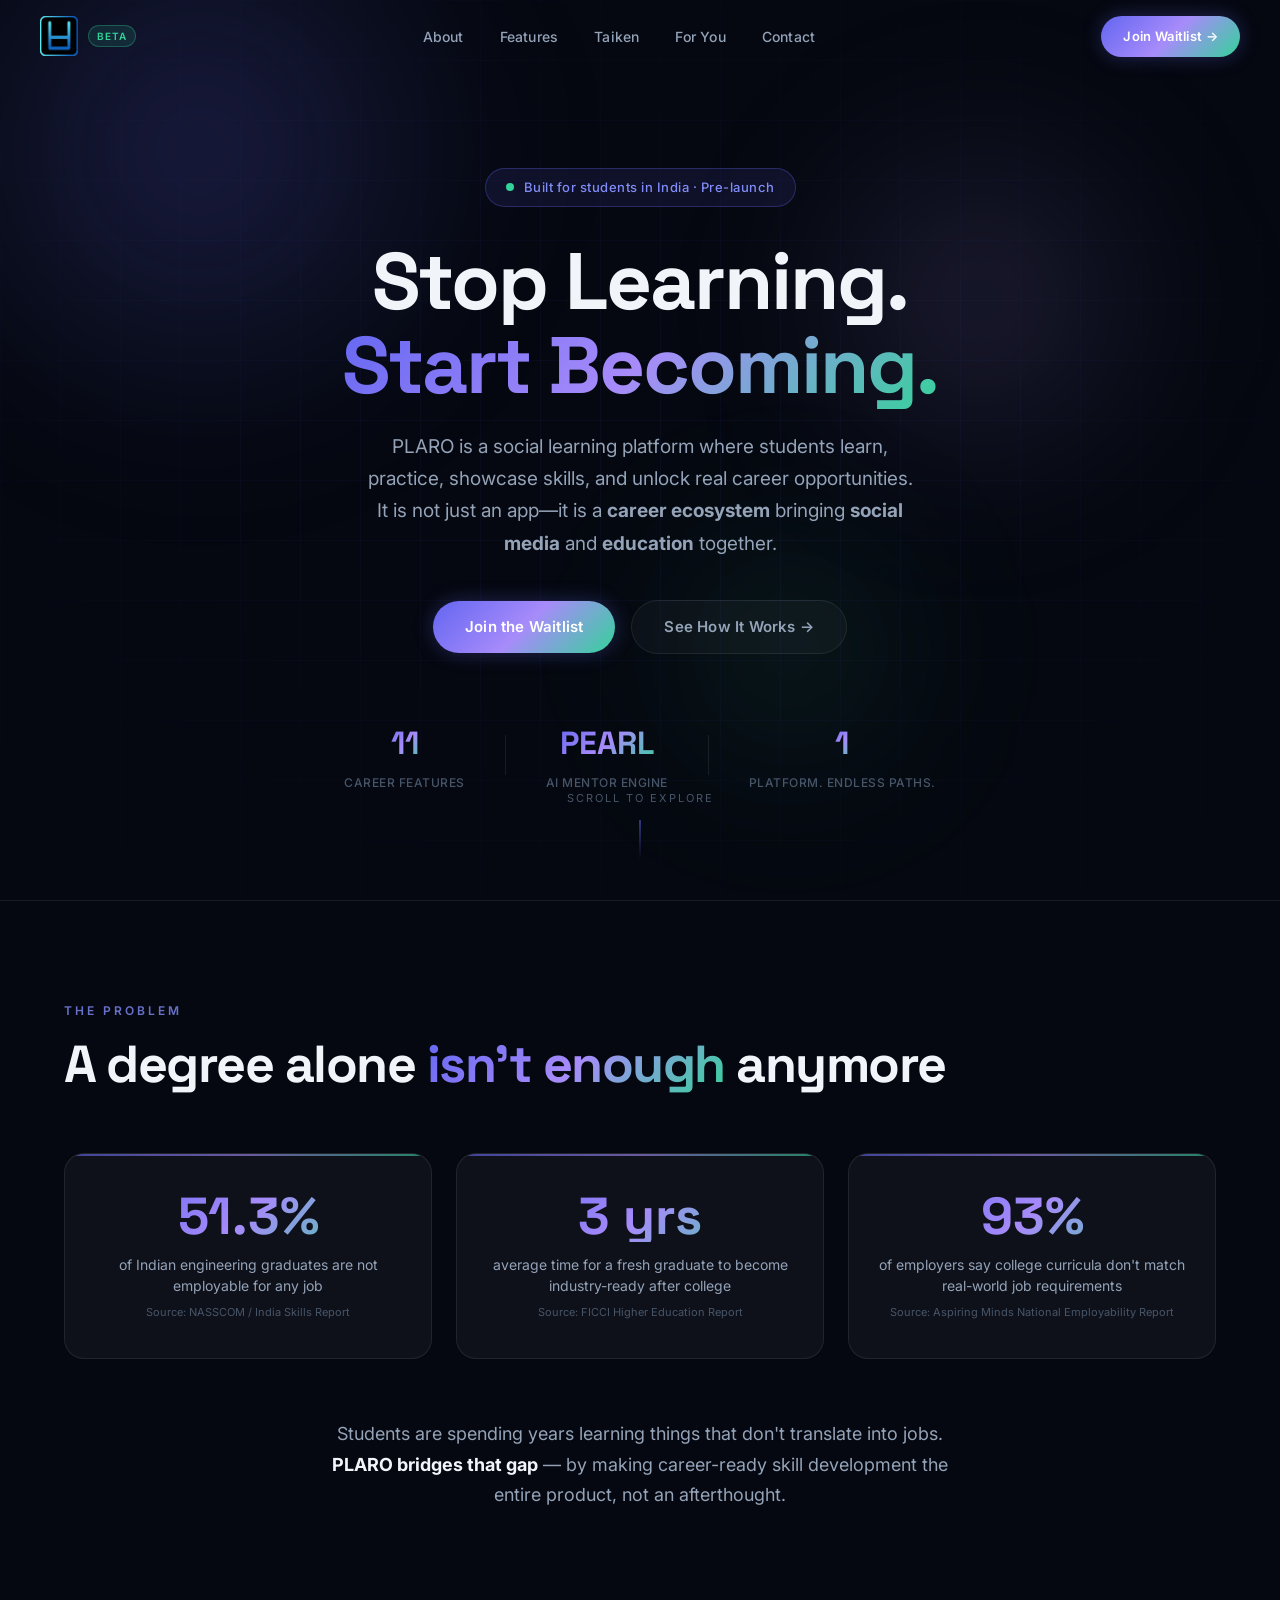
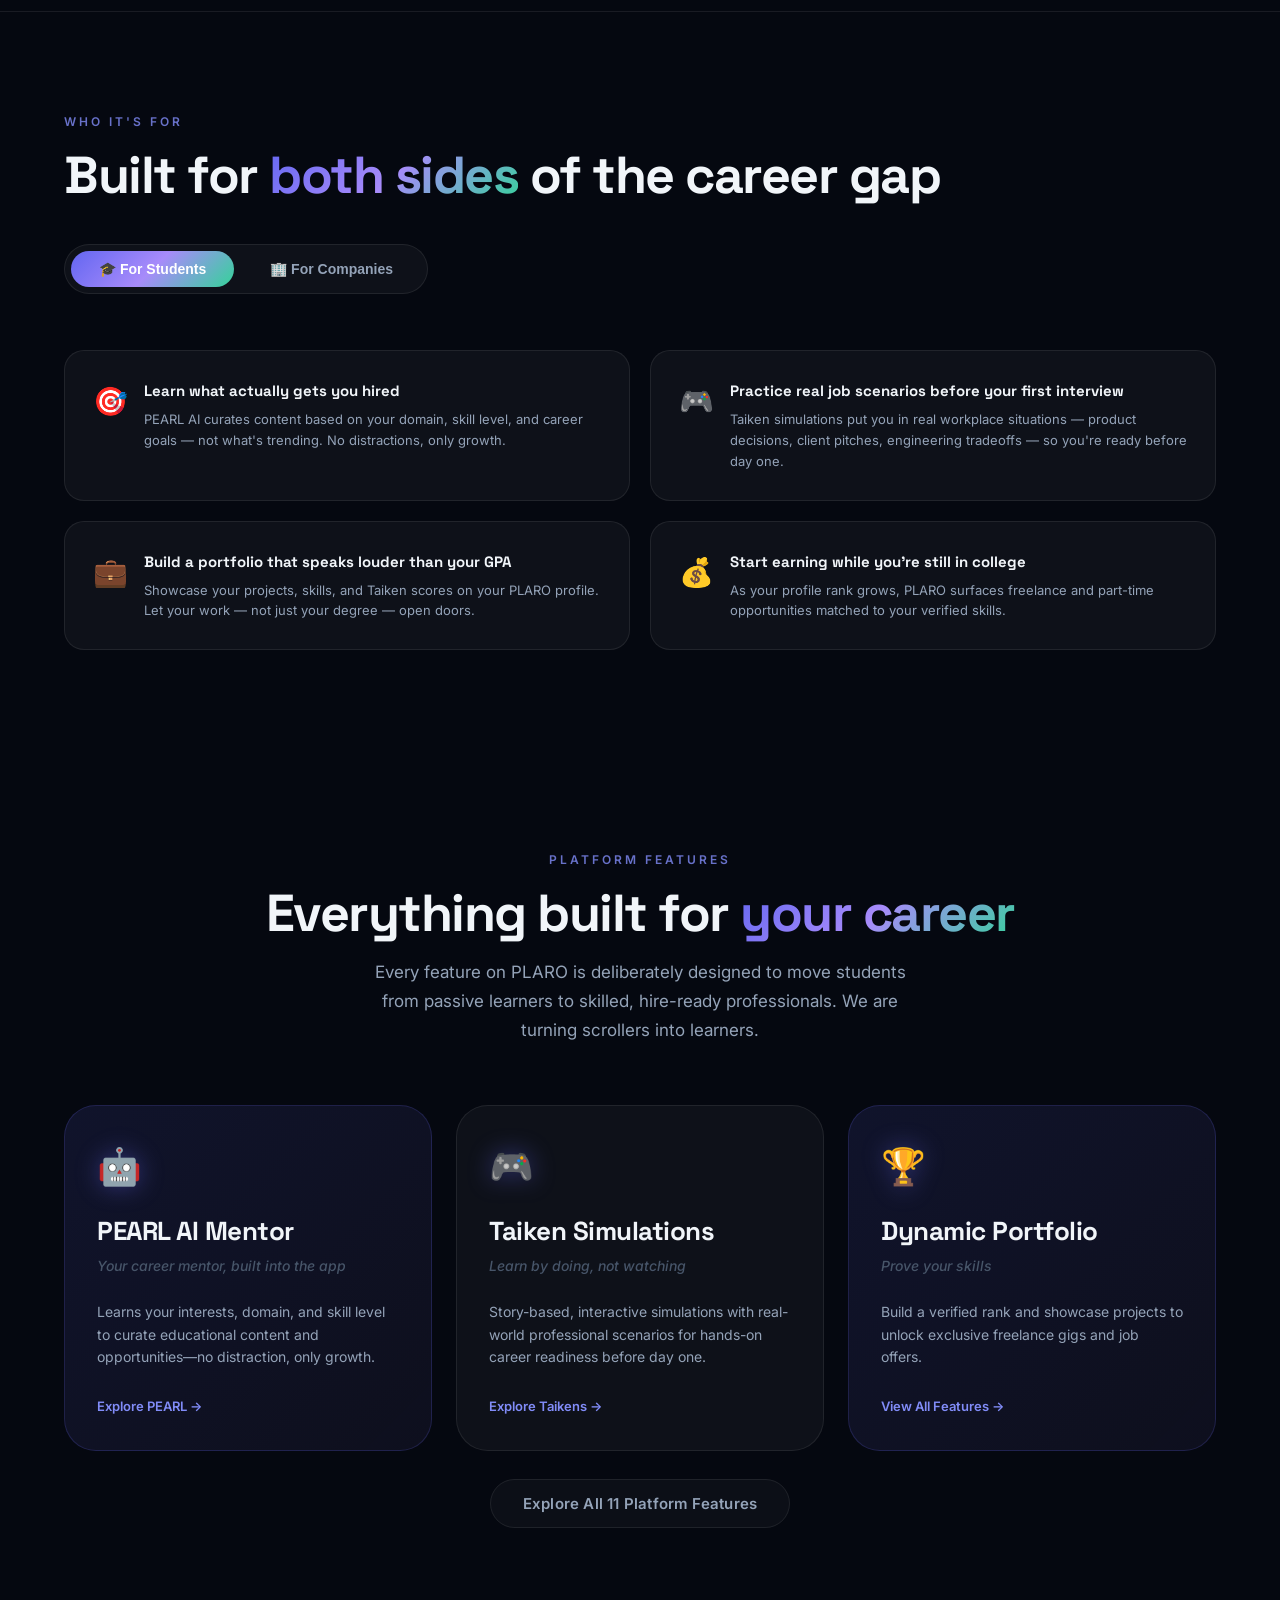
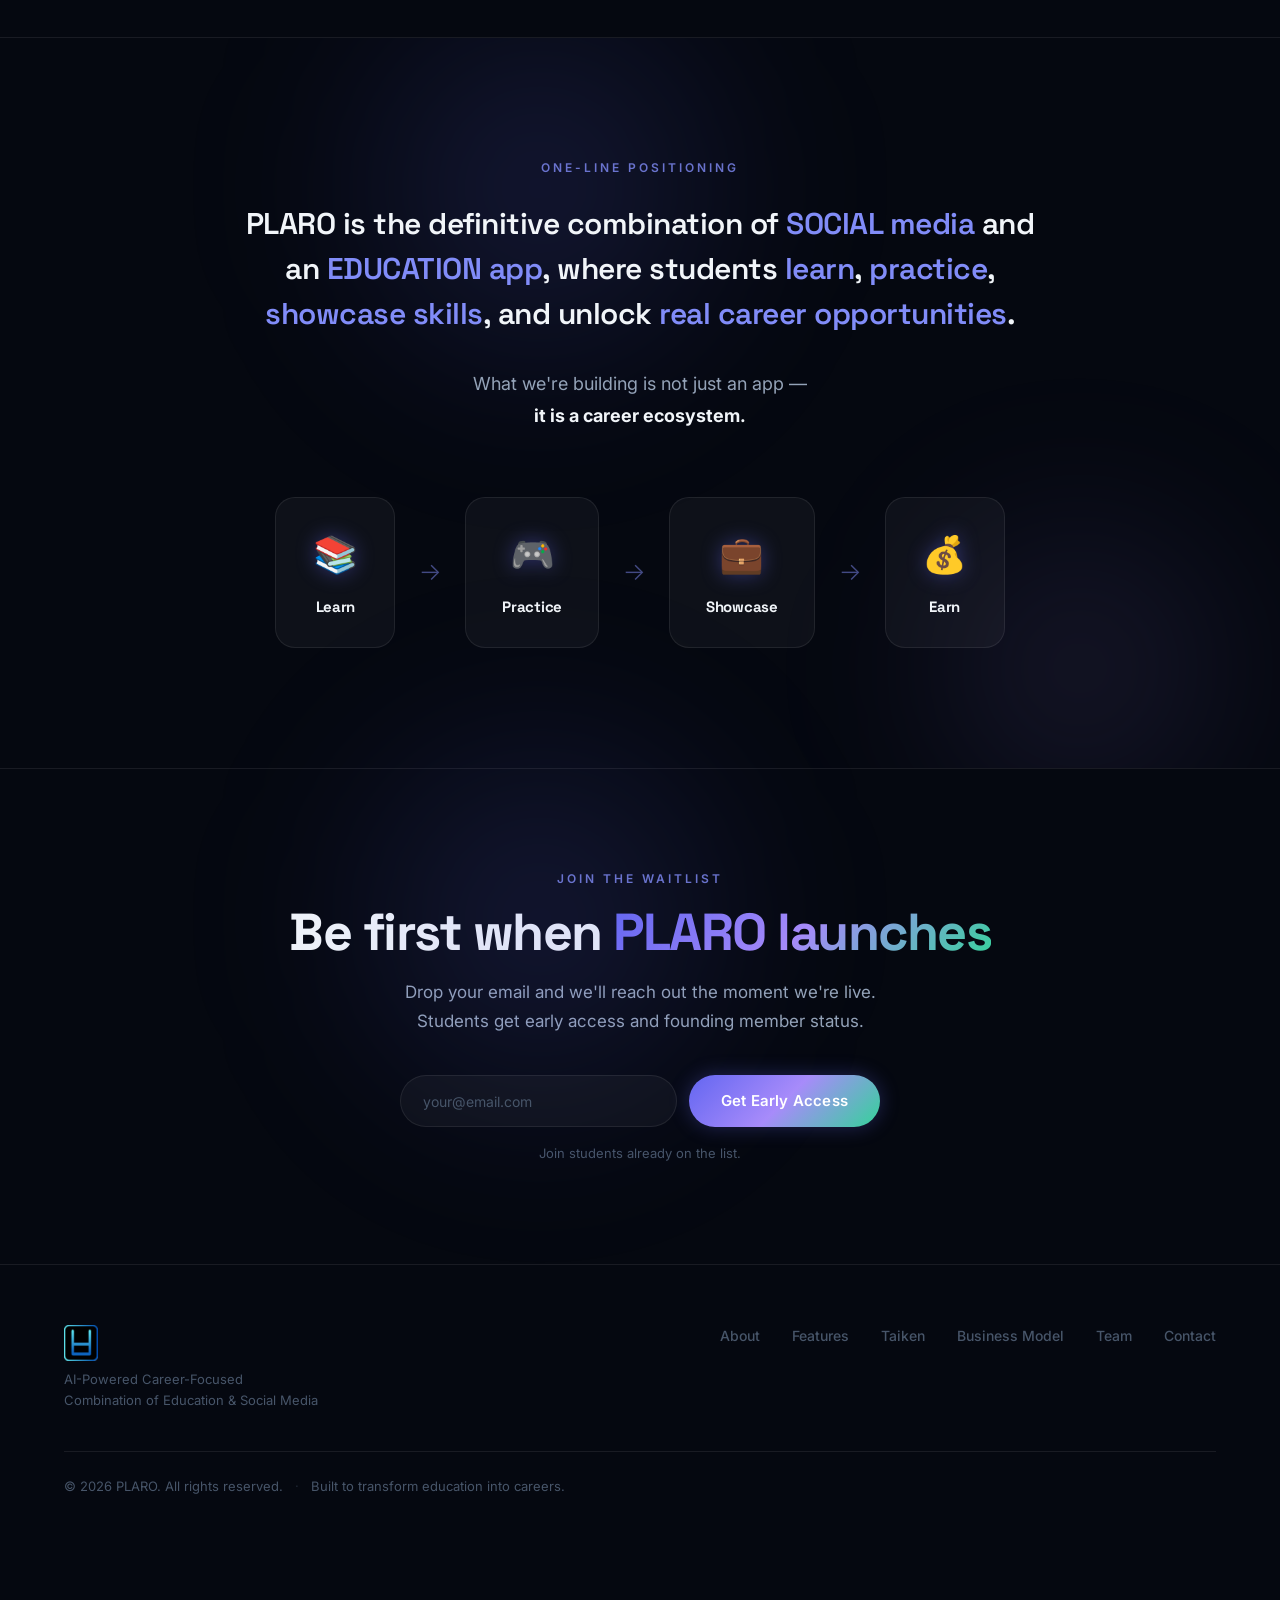
==== commit c826e159: "changed" ====
--- a/index.html
+++ b/index.html
@@ -6,7 +6,21 @@
   <meta name="viewport" content="width=device-width, initial-scale=1.0" />
   <title>PLARO — Turn Your College Years Into a Career</title>
   <meta name="description"
-    content="PLARO is where high school and college students learn real skills, practice through career simulations, build a portfolio, and land real opportunities — all in one place." />
+    content="PLARO is a social learning platform where students learn, practice, showcase skills, and unlock real career opportunities. Built for the future of education." />
+  
+  <!-- Open Graph / Facebook -->
+  <meta property="og:type" content="website" />
+  <meta property="og:url" content="https://plaro.com/" />
+  <meta property="og:title" content="PLARO — Turn Your College Years Into a Career" />
+  <meta property="og:description" content="PLARO combines social media and education. Learn real skills, practice through career simulations, build a portfolio, and land opportunities." />
+  <meta property="og:image" content="https://plaro.com/og-image.jpg" />
+
+  <!-- Twitter -->
+  <meta property="twitter:card" content="summary_large_image" />
+  <meta property="twitter:url" content="https://plaro.com/" />
+  <meta property="twitter:title" content="PLARO — Turn Your College Years Into a Career" />
+  <meta property="twitter:description" content="PLARO combines social media and education. Learn real skills, practice through career simulations, build a portfolio, and land opportunities." />
+  <meta property="twitter:image" content="https://plaro.com/og-image.jpg" />
   <link rel="preconnect" href="https://fonts.googleapis.com" />
   <link rel="preconnect" href="https://fonts.gstatic.com" crossorigin />
   <link
@@ -21,13 +35,13 @@
   <nav id="navbar" class="navbar">
     <div class="nav-inner">
       <a href="index.html" class="nav-logo" style="text-decoration: none;">
-        <span class="logo-text">PLARO</span>
+        <img src="logo.png" alt="PLARO" class="logo-img">
         <span class="logo-badge">Beta</span>
       </a>
       <ul class="nav-links">
         <li><a href="about.html">About</a></li>
-        <li><a href="#features">Features</a></li>
-        <li><a href="#taiken">Taiken</a></li>
+        <li><a href="features.html">Features</a></li>
+        <li><a href="features.html#taiken">Taiken</a></li>
         <li><a href="#for-you">For You</a></li>
         <li><a href="contact.html">Contact</a></li>
       </ul>
@@ -60,7 +74,7 @@
         <span class="gradient-text">Start Becoming.</span>
       </h1>
       <p class="hero-subtitle">
-        PLARO is where high school and college students learn real skills, practice through career simulations, build a portfolio, and land real opportunities — all in one place. No fluff, no distraction.
+        PLARO is a social learning platform where students learn, practice, showcase skills, and unlock real career opportunities. It is not just an app—it is a <strong>career ecosystem</strong> bringing <strong>social media</strong> and <strong>education</strong> together.
       </p>
       <div class="hero-actions">
         <a href="#waitlist" class="btn btn-primary">Join the Waitlist</a>
@@ -90,12 +104,12 @@
   </section>
 
   <!-- THE PROBLEM -->
-  <section class="problem-section" id="problem">
+  <section class="problem-section reveal" id="problem">
     <div class="container">
       <p class="section-eyebrow">The Problem</p>
       <h2 class="section-title">A degree alone <span class="gradient-text">isn't enough</span> anymore</h2>
-
-      <div class="problem-stat-row">
+      
+      <div class="problem-stat-row reveal-scale">
         <div class="problem-stat-card">
           <div class="problem-stat-num">51.3%</div>
           <div class="problem-stat-label">of Indian engineering graduates are not employable for any job</div>
@@ -120,12 +134,12 @@
   </section>
 
   <!-- FOR STUDENTS / FOR COMPANIES TABS -->
-  <section class="for-students-section" id="for-you">
+  <section class="for-students-section reveal" id="for-you">
     <div class="container">
       <p class="section-eyebrow">Who It's For</p>
       <h2 class="section-title" style="margin-bottom: 40px;">Built for <span class="gradient-text">both sides</span> of the career gap</h2>
 
-      <div class="audience-tabs">
+      <div class="audience-tabs reveal-fade">
         <button class="audience-tab active" onclick="switchTab('students')">🎓 For Students</button>
         <button class="audience-tab" onclick="switchTab('companies')">🏢 For Companies</button>
       </div>
@@ -199,388 +213,66 @@
     <div class="container">
       <p class="section-eyebrow">Platform Features</p>
       <h2 class="section-title">Everything built for <span class="gradient-text">your career</span></h2>
-      <p class="section-desc">Every feature on PLARO is deliberately designed to move students from passive learners to skilled, hire-ready professionals.</p>
+      <p class="section-desc">Every feature on PLARO is deliberately designed to move students from passive learners to skilled, hire-ready professionals. We are turning scrollers into learners.</p>
     </div>
   </section>
 
   <!-- FEATURES GRID -->
   <section class="features-section">
-    <div class="container">
-
-      <!-- Feature 1 — PEARL -->
-      <div class="feature-card feature-hero-card" id="pearl" data-index="01">
-        <div class="feature-card-inner">
-          <div class="feature-meta">
-            <span class="feature-num">01</span>
-            <span class="feature-tag">AI Engine</span>
-          </div>
-          <h3 class="feature-title">Your personal AI career mentor — <span class="highlight">PEARL</span></h3>
-          <p class="feature-tagline">Not just recommendations. A mentor that knows where you're going.</p>
-          <ul class="feature-list">
-            <li><span class="check">✦</span> Learns your interests, domain, and current skill level</li>
-            <li><span class="check">✦</span> Curates only relevant, high-quality educational content</li>
-            <li><span class="check">✦</span> Recommends Taiken simulations and skill challenges matched to your goals</li>
-            <li><span class="check">✦</span> Unlocks freelancing opportunities as your profile rank grows</li>
-          </ul>
-          <div class="feature-outcome">
-            <span class="outcome-label">Outcome</span>
-            <span class="outcome-text">No distraction. Only growth.</span>
-          </div>
-        </div>
-        <div class="feature-visual pearl-visual">
-          <div class="pearl-orb">
-            <div class="pearl-ring ring-1"></div>
-            <div class="pearl-ring ring-2"></div>
-            <div class="pearl-ring ring-3"></div>
-            <div class="pearl-core">
-              <span>PEARL</span>
-            </div>
-          </div>
-          <div class="pearl-tags">
-            <div class="ptag ptag-1">Career Goals</div>
-            <div class="ptag ptag-2">Skill Level</div>
-            <div class="ptag ptag-3">Domains</div>
-            <div class="ptag ptag-4">Interests</div>
-          </div>
-        </div>
-      </div>
-
-      <!-- Feature 2 & 3 -->
-      <div class="feature-row-2">
-        <div class="feature-card" data-index="02">
-          <div class="feature-meta">
-            <span class="feature-num">02</span>
-            <span class="feature-tag">Trust Layer</span>
-          </div>
+  <!-- FEATURES SUMMARY -->
+  <section class="features-section reveal">
+    <div class="container">
+      <div class="feature-row-3">
+        <!-- Summary Card 1 -->
+        <div class="feature-card feature-accent" style="padding: 32px;">
           <div class="feature-icon-wrap">
-            <div class="feature-icon">⭐</div>
-          </div>
-          <h3 class="feature-title">Content you can actually trust</h3>
-          <p class="feature-tagline">Verified by real educators, not just algorithms</p>
-          <ul class="feature-list">
-            <li><span class="check">✦</span> Teaching professionals rate content for accuracy and quality</li>
-            <li><span class="check">✦</span> Higher-rated content gets more reach — authenticity wins, not virality</li>
-          </ul>
-          <div class="feature-outcome">
-            <span class="outcome-label">Outcome</span>
-            <span class="outcome-text">A trustworthy learning ecosystem.</span>
-          </div>
-        </div>
-
-        <div class="feature-card feature-accent" data-index="03">
-          <div class="feature-meta">
-            <span class="feature-num">03</span>
-            <span class="feature-tag">Reputation</span>
-          </div>
+            <div class="feature-icon">🤖</div>
+          </div>
+          <h3 class="feature-title">PEARL AI Mentor</h3>
+          <p class="feature-tagline">Your career mentor, built into the app</p>
+          <p style="color: var(--text-secondary); font-size: 14px; margin-bottom: 24px;">Learns your interests, domain, and skill level to curate educational content and opportunities—no distraction, only growth.</p>
+          <a href="features.html#pearl" style="color: var(--primary-light); font-size: 13px; font-weight: 600; text-decoration: none;">Explore PEARL →</a>
+        </div>
+
+        <!-- Summary Card 2 -->
+        <div class="feature-card" style="padding: 32px;">
+          <div class="feature-icon-wrap">
+            <div class="feature-icon">🎮</div>
+          </div>
+          <h3 class="feature-title">Taiken Simulations</h3>
+          <p class="feature-tagline">Learn by doing, not watching</p>
+          <p style="color: var(--text-secondary); font-size: 14px; margin-bottom: 24px;">Story-based, interactive simulations with real-world professional scenarios for hands-on career readiness before day one.</p>
+          <a href="features.html#taiken" style="color: var(--primary-light); font-size: 13px; font-weight: 600; text-decoration: none;">Explore Taikens →</a>
+        </div>
+
+        <!-- Summary Card 3 -->
+        <div class="feature-card feature-accent" style="padding: 32px;">
           <div class="feature-icon-wrap">
             <div class="feature-icon">🏆</div>
           </div>
-          <h3 class="feature-title">A rank that reflects your real skills</h3>
-          <p class="feature-tagline">Plaro Points — earned by doing, not scrolling</p>
-          <ul class="feature-list">
-            <li><span class="check">✦</span> Earn points for quality content, completed simulations, and community contribution</li>
-            <li><span class="check">✦</span> Higher rank = more visibility, more opportunities, more credibility</li>
-          </ul>
-          <div class="feature-outcome">
-            <span class="outcome-label">Outcome</span>
-            <span class="outcome-text">Motivation to learn, teach, and build — not scroll.</span>
-          </div>
-        </div>
-      </div>
-
-      <!-- Feature 4 — Taiken -->
-      <div class="feature-card feature-taiken-card" id="taiken" data-index="04">
-        <div class="feature-card-inner">
-          <div class="feature-meta">
-            <span class="feature-num">04</span>
-            <span class="feature-tag">Experiential Learning</span>
-          </div>
-          <h3 class="feature-title">Practice real jobs before you have one — <span class="highlight">Taiken</span></h3>
-          <p class="feature-tagline">Interactive career simulations. Story-based. AI-tailored to you.</p>
-          <ul class="feature-list">
-            <li><span class="check">✦</span> Real-world professional scenarios: product decisions, startup crises, design reviews</li>
-            <li><span class="check">✦</span> Strategy, decision-making, and problem-solving — not multiple choice theory</li>
-            <li><span class="check">✦</span> AI picks Taikens matched to your domain, level, and goals</li>
-          </ul>
-          <div class="taiken-creation-block">
-            <div class="tcb-label">Create & Earn</div>
-            <p>Users build and publish their own simulations, earn ratings and Plaro Points from the community.</p>
-          </div>
-          <div class="feature-outcome">
-            <span class="outcome-label">Outcome</span>
-            <span class="outcome-text">Hands-on career readiness. Before day one.</span>
-          </div>
-        </div>
-        <div class="feature-visual taiken-visual">
-          <div class="taiken-scenario">
-            <div class="ts-header">
-              <span class="ts-dot ts-dot-red"></span>
-              <span class="ts-dot ts-dot-yellow"></span>
-              <span class="ts-dot ts-dot-green"></span>
-              <span class="ts-title">Taiken Simulation</span>
-            </div>
-            <div class="ts-body">
-              <div class="ts-scenario-label">Scenario</div>
-              <p class="ts-scenario-text">You are a Product Manager at a fintech startup. Your team must ship a feature
-                in <strong>48 hours</strong>. What do you prioritize?</p>
-              <div class="ts-choices">
-                <div class="ts-choice ts-choice-active">A. Speak to users first</div>
-                <div class="ts-choice">B. Check competitor products</div>
-                <div class="ts-choice">C. Delegate to engineers</div>
-              </div>
-              <div class="ts-progress-bar">
-                <div class="ts-progress-fill"></div>
-              </div>
-            </div>
-          </div>
-        </div>
-      </div>
-
-      <!-- Feature 5 & 6 -->
-      <div class="feature-row-2">
-        <div class="feature-card" data-index="05">
-          <div class="feature-meta">
-            <span class="feature-num">05</span>
-            <span class="feature-tag">Micro-Learning</span>
-          </div>
-          <div class="feature-icon-wrap">
-            <div class="feature-icon">🎮</div>
-          </div>
-          <h3 class="feature-title">Short Taikens — bite-sized career practice</h3>
-          <p class="feature-tagline">Micro-learning, RPG-style</p>
-          <ul class="feature-list">
-            <li><span class="check">✦</span> Quick scenario videos with instant decision challenges</li>
-            <li><span class="check">✦</span> Learn in 5 minutes, apply for life</li>
-          </ul>
-          <div class="feature-outcome">
-            <span class="outcome-label">Outcome</span>
-            <span class="outcome-text">Learning that fits your schedule.</span>
-          </div>
-        </div>
-
-        <div class="feature-card" data-index="06">
-          <div class="feature-meta">
-            <span class="feature-num">06</span>
-            <span class="feature-tag">Content</span>
-          </div>
-          <div class="feature-icon-wrap">
-            <div class="feature-icon">⚡</div>
-          </div>
-          <h3 class="feature-title">Bytes — short videos that actually teach</h3>
-          <p class="feature-tagline">Like Reels, but every video makes you smarter</p>
-          <ul class="feature-list">
-            <li><span class="check">✦</span> Educational reels only — searchable by topic, skill, or domain</li>
-            <li><span class="check">✦</span> No entertainment, no memes, no rabbit holes</li>
-          </ul>
-          <div class="feature-outcome">
-            <span class="outcome-label">Outcome</span>
-            <span class="outcome-text">Fast, focused knowledge — every scroll counts.</span>
-          </div>
-        </div>
-      </div>
-
-      <!-- Feature 7 & 8 -->
-      <div class="feature-row-2">
-        <div class="feature-card feature-accent" data-index="07">
-          <div class="feature-meta">
-            <span class="feature-num">07</span>
-            <span class="feature-tag">Personalization</span>
-          </div>
-          <div class="feature-icon-wrap">
-            <div class="feature-icon">🎯</div>
-          </div>
-          <h3 class="feature-title">You choose what you want to grow in</h3>
-          <p class="feature-tagline">Your feed, your career path</p>
-          <ul class="feature-list">
-            <li><span class="check">✦</span> Pick your domains: Tech, Business, Design, Finance, Research</li>
-            <li><span class="check">✦</span> Your feed and Taiken recommendations adapt automatically</li>
-          </ul>
-          <div class="feature-outcome">
-            <span class="outcome-label">Outcome</span>
-            <span class="outcome-text">A learning journey that's yours, not everyone's.</span>
-          </div>
-          <div class="domain-chips">
-            <div class="chip">Tech</div>
-            <div class="chip">Business</div>
-            <div class="chip">Design</div>
-            <div class="chip">Finance</div>
-            <div class="chip">Research</div>
-          </div>
-        </div>
-
-        <div class="feature-card" data-index="08">
-          <div class="feature-meta">
-            <span class="feature-num">08</span>
-            <span class="feature-tag">Portfolio</span>
-          </div>
-          <div class="feature-icon-wrap">
-            <div class="feature-icon">💼</div>
-          </div>
-          <h3 class="feature-title">A portfolio that proves what you can do</h3>
-          <p class="feature-tagline">Show work, not just certificates</p>
-          <ul class="feature-list">
-            <li><span class="check">✦</span> Showcase projects, skills, and Taiken scores professionally</li>
-            <li><span class="check">✦</span> Pitch ideas directly to investors and collaborators</li>
-            <li><span class="check">✦</span> Let your work speak before your resume does</li>
-          </ul>
-          <div class="feature-outcome">
-            <span class="outcome-label">Outcome</span>
-            <span class="outcome-text">Students don't just learn — they prove.</span>
-          </div>
-        </div>
-      </div>
-
-      <!-- Feature 9, 10, 11 -->
-      <div class="feature-row-3">
-        <div class="feature-card" data-index="09">
-          <div class="feature-meta">
-            <span class="feature-num">09</span>
-            <span class="feature-tag">Collaboration</span>
-          </div>
-          <div class="feature-icon-wrap">
-            <div class="feature-icon">💡</div>
-          </div>
-          <h3 class="feature-title">Pitch ideas. Find collaborators.</h3>
-          <p class="feature-tagline">From idea to opportunity</p>
-          <ul class="feature-list">
-            <li><span class="check">✦</span> Pitch ideas, get feedback, find mentors</li>
-            <li><span class="check">✦</span> Visibility grows with your profile rank</li>
-          </ul>
-          <div class="feature-outcome">
-            <span class="outcome-label">Outcome</span>
-            <span class="outcome-text">Real-world exposure, early.</span>
-          </div>
-        </div>
-
-        <div class="feature-card feature-accent feature-earn-card" data-index="10">
-          <div class="feature-meta">
-            <span class="feature-num">10</span>
-            <span class="feature-tag">Monetization</span>
-          </div>
-          <div class="feature-icon-wrap">
-            <div class="feature-icon">💰</div>
-          </div>
-          <h3 class="feature-title">Earn while you're still in college</h3>
-          <p class="feature-tagline">Learn → Build → Earn</p>
-          <ul class="feature-list">
-            <li><span class="check">✦</span> Profile rank unlocks freelance tasks and gig opportunities</li>
-            <li><span class="check">✦</span> PEARL AI matches you to work that fits your verified skills</li>
-          </ul>
-          <div class="feature-outcome">
-            <span class="outcome-label">Outcome</span>
-            <span class="outcome-text">Your education converts into real income.</span>
-          </div>
-        </div>
-
-        <div class="feature-card" data-index="11">
-          <div class="feature-meta">
-            <span class="feature-num">11</span>
-            <span class="feature-tag">Focus</span>
-          </div>
-          <div class="feature-icon-wrap">
-            <div class="feature-icon">🔒</div>
-          </div>
-          <h3 class="feature-title">A social platform that respects your time</h3>
-          <p class="feature-tagline">No addiction loops. No junk feeds.</p>
-          <ul class="feature-list">
-            <li><span class="check">✦</span> Every feature serves your skills and career — nothing else</li>
-            <li><span class="check">✦</span> Built to help you grow, not to keep you scrolling</li>
-          </ul>
-          <div class="feature-outcome">
-            <span class="outcome-label">Outcome</span>
-            <span class="outcome-text">Pure signal. Zero noise.</span>
-          </div>
-        </div>
-      </div>
-
-    </div>
-  </section>
-
-  <!-- BUSINESS MODEL -->
-  <section class="biz-section" id="model">
-    <div class="container">
-      <p class="section-eyebrow">Business Model</p>
-      <h2 class="section-title">How <span class="gradient-text">PLARO grows</span></h2>
-      <p class="section-desc">Three revenue streams, two sides of the market, one ecosystem.</p>
-
-      <div class="biz-grid">
-        <div class="biz-card">
-          <div class="biz-tag">Students</div>
-          <span class="biz-icon">🎓</span>
-          <div class="biz-title">Freemium Student Tier</div>
-          <div class="biz-desc">Core features free for all students. Premium tier unlocks advanced Taikens, enhanced portfolio tools, and priority opportunity matching.</div>
-          <div class="biz-revenue">Revenue: Subscriptions + In-app upgrades</div>
-        </div>
-
-        <div class="biz-card biz-card-accent">
-          <div class="biz-tag">Companies</div>
-          <span class="biz-icon">🏢</span>
-          <div class="biz-title">B2B Talent Access</div>
-          <div class="biz-desc">Companies pay to access PLARO's verified talent pool, post opportunities, and search candidates by domain, rank, and simulation scores.</div>
-          <div class="biz-revenue">Revenue: B2B SaaS subscriptions</div>
-        </div>
-
-        <div class="biz-card">
-          <div class="biz-tag">Marketplace</div>
-          <span class="biz-icon">💸</span>
-          <div class="biz-title">Freelance Revenue Share</div>
-          <div class="biz-desc">PLARO takes a platform fee on all freelance and gig transactions completed through the platform's opportunity matching system.</div>
-          <div class="biz-revenue">Revenue: Transaction commission</div>
-        </div>
-      </div>
-    </div>
-  </section>
-
-  <!-- TEAM -->
-  <section class="team-section" id="team">
-    <div class="container">
-      <p class="section-eyebrow">The Team</p>
-      <h2 class="section-title">Built by people who <span class="gradient-text">lived the problem</span></h2>
-      <p class="section-desc">We were the students who graduated with good grades but felt unprepared. PLARO is the platform we wished existed.</p>
-
-      <div class="team-grid">
-        <div class="team-card">
-          <div class="team-avatar">P</div>
-          <div class="team-name">Founder / CEO</div>
-          <div class="team-role">Vision & Product Strategy</div>
-          <div class="team-bio">Identified the gap between academic learning and industry expectations firsthand. Driving the product vision and growth strategy for PLARO.</div>
-        </div>
-        <div class="team-card">
-          <div class="team-avatar">T</div>
-          <div class="team-name">Co-Founder / CTO</div>
-          <div class="team-role">Technology & AI Architecture</div>
-          <div class="team-bio">Building the PEARL AI engine and Taiken simulation system. Deep expertise in AI/ML and full-stack platform development.</div>
-        </div>
-        <div class="team-card">
-          <div class="team-avatar">D</div>
-          <div class="team-name">Co-Founder / Design</div>
-          <div class="team-role">Product Design & UX</div>
-          <div class="team-bio">Designing experiences that make complex career development feel intuitive and engaging for students across India.</div>
-        </div>
-      </div>
-
-      <div class="team-incubation">
-        <div class="team-incubation-icon">🎓</div>
-        <div class="team-incubation-text">
-          <h4>Incubated at Sri Manakula Vinayagar Engineering College, Puducherry</h4>
-          <p>PLARO is officially supported through the SMVEC incubation centre — giving us access to mentorship, infrastructure, and a direct pipeline to the student community we serve.</p>
-        </div>
+          <h3 class="feature-title">Dynamic Portfolio</h3>
+          <p class="feature-tagline">Prove your skills</p>
+          <p style="color: var(--text-secondary); font-size: 14px; margin-bottom: 24px;">Build a verified rank and showcase projects to unlock exclusive freelance gigs and job offers.</p>
+          <a href="features.html" style="color: var(--primary-light); font-size: 13px; font-weight: 600; text-decoration: none;">View All Features →</a>
+        </div>
+      </div>
+      
+      <div style="text-align: center; margin-top: 40px;">
+        <a href="features.html" class="btn btn-ghost">Explore All 11 Platform Features</a>
       </div>
     </div>
   </section>
 
   <!-- POSITIONING / VISION -->
-  <section class="positioning-section" id="positioning">
+  <section class="positioning-section reveal" id="positioning">
     <div class="pos-bg">
       <div class="orb orb-pos-1"></div>
       <div class="orb orb-pos-2"></div>
     </div>
     <div class="container">
       <p class="section-eyebrow">One-Line Positioning</p>
-      <blockquote class="position-quote">
-        PLARO is an AI-powered social learning platform where students <span class="highlight">learn</span>, <span
-          class="highlight">practice</span>, <span class="highlight">showcase skills</span>, and unlock <span
-          class="highlight">real career opportunities</span>.
+      <blockquote class="position-quote reveal-scale">
+        PLARO is the definitive combination of <span class="highlight">SOCIAL media</span> and an <span class="highlight">EDUCATION app</span>, where students <span class="highlight">learn</span>, <span class="highlight">practice</span>, <span class="highlight">showcase skills</span>, and unlock <span class="highlight">real career opportunities</span>.
       </blockquote>
       <p class="position-statement">
         What we're building is not just an app —<br />
@@ -612,7 +304,7 @@
   </section>
 
   <!-- WAITLIST -->
-  <section class="waitlist-section" id="waitlist">
+  <section class="waitlist-section reveal" id="waitlist">
     <div class="container">
       <div class="pos-bg">
         <div class="orb orb-pos-1"></div>
@@ -621,7 +313,7 @@
       <h2 class="section-title">Be first when <span class="gradient-text">PLARO launches</span></h2>
       <p class="section-desc" style="max-width: 500px; margin: 0 auto;">Drop your email and we'll reach out the moment we're live. Students get early access and founding member status.</p>
 
-      <div class="waitlist-form">
+      <div class="waitlist-form reveal-scale">
         <input type="email" class="waitlist-input" placeholder="your@email.com" id="waitlist-email" />
         <a href="#" class="btn btn-primary" onclick="handleWaitlist(event)">Get Early Access</a>
       </div>
@@ -634,15 +326,15 @@
     <div class="container">
       <div class="footer-top">
         <div class="footer-brand">
-          <span class="logo-text">PLARO</span>
-          <p>AI-Powered Career-Focused<br />Social Learning Platform</p>
+          <img src="logo.png" alt="PLARO" class="logo-img logo-img-footer">
+          <p>AI-Powered Career-Focused<br />Combination of Education & Social Media</p>
         </div>
         <div class="footer-links">
           <a href="about.html">About</a>
-          <a href="#features">Features</a>
-          <a href="#taiken">Taiken</a>
-          <a href="#model">Business Model</a>
-          <a href="#team">Team</a>
+          <a href="features.html">Features</a>
+          <a href="features.html#taiken">Taiken</a>
+          <a href="about.html#model">Business Model</a>
+          <a href="about.html#team">Team</a>
           <a href="contact.html">Contact</a>
         </div>
       </div>
--- a/styles.css
+++ b/styles.css
@@ -109,15 +109,11 @@
   gap: 10px;
 }
 
-.logo-text {
-  font-family: 'Space Grotesk', sans-serif;
-  font-size: 22px;
-  font-weight: 800;
-  letter-spacing: -0.5px;
-  background: var(--gradient-main);
-  -webkit-background-clip: text;
-  -webkit-text-fill-color: transparent;
-  background-clip: text;
+.logo-img {
+  height: 40px;
+  width: auto;
+  display: block;
+  object-fit: contain;
 }
 
 .logo-badge {
@@ -166,8 +162,8 @@
 }
 
 .nav-cta:hover {
-  transform: translateY(-1px);
-  box-shadow: 0 0 40px rgba(99, 102, 241, 0.5);
+  transform: translateY(-2px);
+  box-shadow: 0 0 40px rgba(99, 102, 241, 0.8);
 }
 
 .nav-right {
@@ -389,8 +385,8 @@
 }
 
 .btn-primary:hover {
-  transform: translateY(-2px);
-  box-shadow: 0 0 50px rgba(99, 102, 241, 0.6);
+  transform: translateY(-4px) scale(1.02);
+  box-shadow: 0 10px 40px rgba(99, 102, 241, 0.6), inset 0 0 20px rgba(167, 139, 250, 0.4);
 }
 
 .btn-ghost {
@@ -648,6 +644,12 @@
   opacity: 0.5;
   transition: var(--transition);
   z-index: 0;
+}
+
+.contact-card:hover {
+  transform: translateY(-4px);
+  box-shadow: var(--shadow-glow);
+  border-color: var(--border-glow);
 }
 
 .contact-card * {
@@ -1774,9 +1776,9 @@
   gap: 40px;
 }
 
-.footer-brand .logo-text {
+.footer-brand .logo-img {
+  height: 36px;
   display: block;
-  font-size: 22px;
   margin-bottom: 8px;
 }
 
@@ -1906,11 +1908,15 @@
     padding: 36px;
   }
 
-  .feature-row-2 {
+  .feature-row-2,
+  .audience-panel.active {
     grid-template-columns: 1fr;
   }
 
-  .feature-row-3 {
+  .feature-row-3,
+  .problem-stat-row,
+  .biz-grid,
+  .team-grid {
     grid-template-columns: 1fr;
   }
 
@@ -1967,7 +1973,12 @@
 
   .feature-hero-card,
   .feature-taiken-card {
-    padding: 28px;
+    padding: 28px 24px;
+    gap: 32px;
+  }
+
+  .feature-card {
+    padding: 24px;
   }
 
   .pearl-visual {
@@ -1984,15 +1995,319 @@
     gap: 16px;
   }
 
+  .hero-actions {
+    flex-direction: column;
+    width: 100%;
+    margin-bottom: 48px;
+  }
+
+  .hero-actions .btn {
+    width: 100%;
+    text-align: center;
+  }
+
   .stat-divider {
     display: none;
   }
 
   .journey-flow {
-    gap: 6px;
+    gap: 16px;
+    flex-direction: column;
+  }
+
+  .jf-step {
+    width: 100%;
+    max-width: 280px;
   }
 
   .jf-arrow {
-    font-size: 18px;
-  }
-}+    transform: rotate(90deg);
+    margin: -4px 0;
+  }
+
+  .audience-tabs {
+    flex-direction: column;
+    width: 100%;
+    border-radius: var(--radius-sm);
+    padding: 8px;
+  }
+
+  .audience-tab {
+    width: 100%;
+  }
+
+  .audience-card {
+    flex-direction: column;
+    align-items: center;
+    text-align: center;
+    padding: 24px 20px;
+    gap: 16px;
+  }
+
+  .audience-card-icon {
+    margin-bottom: 4px;
+  }
+
+  .problem-stat-num {
+    font-size: 44px;
+  }
+
+  .biz-card, .team-card {
+    padding: 28px 20px;
+  }
+
+  .waitlist-form {
+    flex-direction: column;
+    align-items: center;
+    gap: 16px;
+  }
+
+  .waitlist-form .btn {
+    width: 100%;
+    margin-top: 8px;
+  }
+
+  .waitlist-input {
+    width: 100%;
+  }
+}
+
+/* =================== TAIKEN PHONE CAROUSEL =================== */
+
+.taiken-carousel-wrapper {
+  position: relative;
+  display: flex;
+  flex-direction: column;
+  align-items: center;
+  justify-content: center;
+  padding: 20px 40px 40px;
+}
+
+/* Background glow blobs */
+.tc-glow {
+  position: absolute;
+  border-radius: 50%;
+  filter: blur(60px);
+  pointer-events: none;
+  z-index: 0;
+}
+.tc-glow-1 {
+  width: 260px;
+  height: 260px;
+  background: radial-gradient(circle, rgba(99,102,241,0.35), transparent 70%);
+  top: -30px;
+  left: 0;
+  animation: tcGlow1 6s ease-in-out infinite;
+}
+.tc-glow-2 {
+  width: 180px;
+  height: 180px;
+  background: radial-gradient(circle, rgba(167,139,250,0.3), transparent 70%);
+  bottom: 20px;
+  right: 10px;
+  animation: tcGlow2 8s ease-in-out infinite;
+}
+@keyframes tcGlow1 {
+  0%, 100% { transform: translate(0,0) scale(1); }
+  50% { transform: translate(15px, 20px) scale(1.1); }
+}
+@keyframes tcGlow2 {
+  0%, 100% { transform: translate(0,0) scale(1); }
+  50% { transform: translate(-10px, -15px) scale(1.08); }
+}
+
+/* Phone shell */
+.tc-phone {
+  position: relative;
+  z-index: 1;
+  width: 230px;
+  height: 490px;
+  background: linear-gradient(160deg, rgba(30,32,50,0.95), rgba(15,17,30,0.98));
+  border-radius: 40px;
+  border: 2px solid rgba(255,255,255,0.12);
+  box-shadow:
+    0 0 0 1px rgba(99,102,241,0.3),
+    0 30px 80px rgba(0,0,0,0.7),
+    0 0 40px rgba(99,102,241,0.15),
+    inset 0 1px 0 rgba(255,255,255,0.1);
+  padding: 16px 10px 20px;
+  display: flex;
+  flex-direction: column;
+  align-items: stretch;
+  gap: 0;
+  animation: tcPhoneFloat 5s ease-in-out infinite;
+}
+@keyframes tcPhoneFloat {
+  0%, 100% { transform: translateY(0) rotate(-1deg); }
+  50% { transform: translateY(-10px) rotate(0.5deg); }
+}
+
+/* Notch */
+.tc-phone-notch {
+  width: 80px;
+  height: 22px;
+  background: rgba(10,12,22,0.95);
+  border-radius: 0 0 16px 16px;
+  margin: 0 auto 8px;
+  border: 1px solid rgba(255,255,255,0.06);
+  flex-shrink: 0;
+}
+
+/* Screen area */
+.tc-phone-screen {
+  flex: 1;
+  border-radius: 20px;
+  overflow: hidden;
+  background: #0d0f1f;
+  position: relative;
+}
+
+/* Slides container */
+.tc-slides {
+  width: 100%;
+  height: 100%;
+  position: relative;
+}
+
+/* Individual slide */
+.tc-slide {
+  position: absolute;
+  inset: 0;
+  opacity: 0;
+  transform: scale(1.04) translateY(8px);
+  transition: opacity 0.7s cubic-bezier(0.4, 0, 0.2, 1),
+              transform 0.7s cubic-bezier(0.4, 0, 0.2, 1);
+}
+.tc-slide.active {
+  opacity: 1;
+  transform: scale(1) translateY(0);
+}
+.tc-slide img {
+  width: 100%;
+  height: 100%;
+  object-fit: cover;
+  object-position: top center;
+  display: block;
+}
+
+/* Home bar indicator */
+.tc-phone-home-bar {
+  width: 80px;
+  height: 4px;
+  background: rgba(255,255,255,0.25);
+  border-radius: 10px;
+  margin: 10px auto 0;
+  flex-shrink: 0;
+}
+
+/* Dot indicators */
+.tc-dots {
+  display: flex;
+  gap: 8px;
+  margin-top: 20px;
+  position: relative;
+  z-index: 2;
+}
+.tc-dot {
+  width: 7px;
+  height: 7px;
+  border-radius: 50%;
+  background: rgba(255,255,255,0.2);
+  border: 1px solid rgba(255,255,255,0.15);
+  cursor: pointer;
+  transition: all 0.4s ease;
+}
+.tc-dot.active {
+  background: var(--primary-light);
+  border-color: var(--primary-light);
+  width: 22px;
+  border-radius: 4px;
+  box-shadow: 0 0 10px rgba(129,140,248,0.6);
+}
+
+/* Floating caption badges */
+.tc-badge {
+  position: absolute;
+  z-index: 3;
+  display: flex;
+  align-items: center;
+  gap: 6px;
+  background: rgba(15, 17, 30, 0.85);
+  border: 1px solid rgba(99,102,241,0.35);
+  border-radius: 30px;
+  padding: 7px 14px;
+  font-size: 12px;
+  font-weight: 600;
+  color: var(--text-primary);
+  backdrop-filter: blur(12px);
+  box-shadow: 0 4px 20px rgba(0,0,0,0.4), 0 0 12px rgba(99,102,241,0.2);
+  white-space: nowrap;
+}
+.tc-badge-left {
+  left: -10px;
+  top: 100px;
+  animation: tcBadgeLeft 5s ease-in-out infinite;
+}
+.tc-badge-right {
+  right: -10px;
+  bottom: 110px;
+  animation: tcBadgeRight 5s ease-in-out infinite;
+}
+@keyframes tcBadgeLeft {
+  0%, 100% { transform: translateX(0) translateY(0); }
+  50% { transform: translateX(-4px) translateY(-4px); }
+}
+@keyframes tcBadgeRight {
+  0%, 100% { transform: translateX(0) translateY(0); }
+  50% { transform: translateX(4px) translateY(4px); }
+}
+.tc-badge-icon {
+  font-size: 14px;
+}
+.tc-badge-text {
+  letter-spacing: 0.2px;
+}
+
+/* Responsive adjustments */
+@media (max-width: 900px) {
+  .tc-badge-left,
+  .tc-badge-right {
+    display: none;
+  }
+  .tc-phone {
+    width: 200px;
+    height: 420px;
+  }
+}
+/* =================== EXTENDED ANIMATIONS =================== */
+
+.reveal {
+  opacity: 0;
+  transform: translateY(40px);
+  transition: opacity 0.8s cubic-bezier(0.2, 0.8, 0.2, 1), transform 0.8s cubic-bezier(0.2, 0.8, 0.2, 1);
+}
+
+.reveal.active {
+  opacity: 1;
+  transform: translateY(0);
+}
+
+.reveal-fade {
+  opacity: 0;
+  transition: opacity 1s ease-in-out;
+}
+
+.reveal-fade.active {
+  opacity: 1;
+}
+
+.reveal-scale {
+  opacity: 0;
+  transform: scale(0.92);
+  transition: opacity 0.8s cubic-bezier(0.175, 0.885, 0.32, 1.275), transform 0.8s cubic-bezier(0.175, 0.885, 0.32, 1.275);
+}
+
+.reveal-scale.active {
+  opacity: 1;
+  transform: scale(1);
+}
